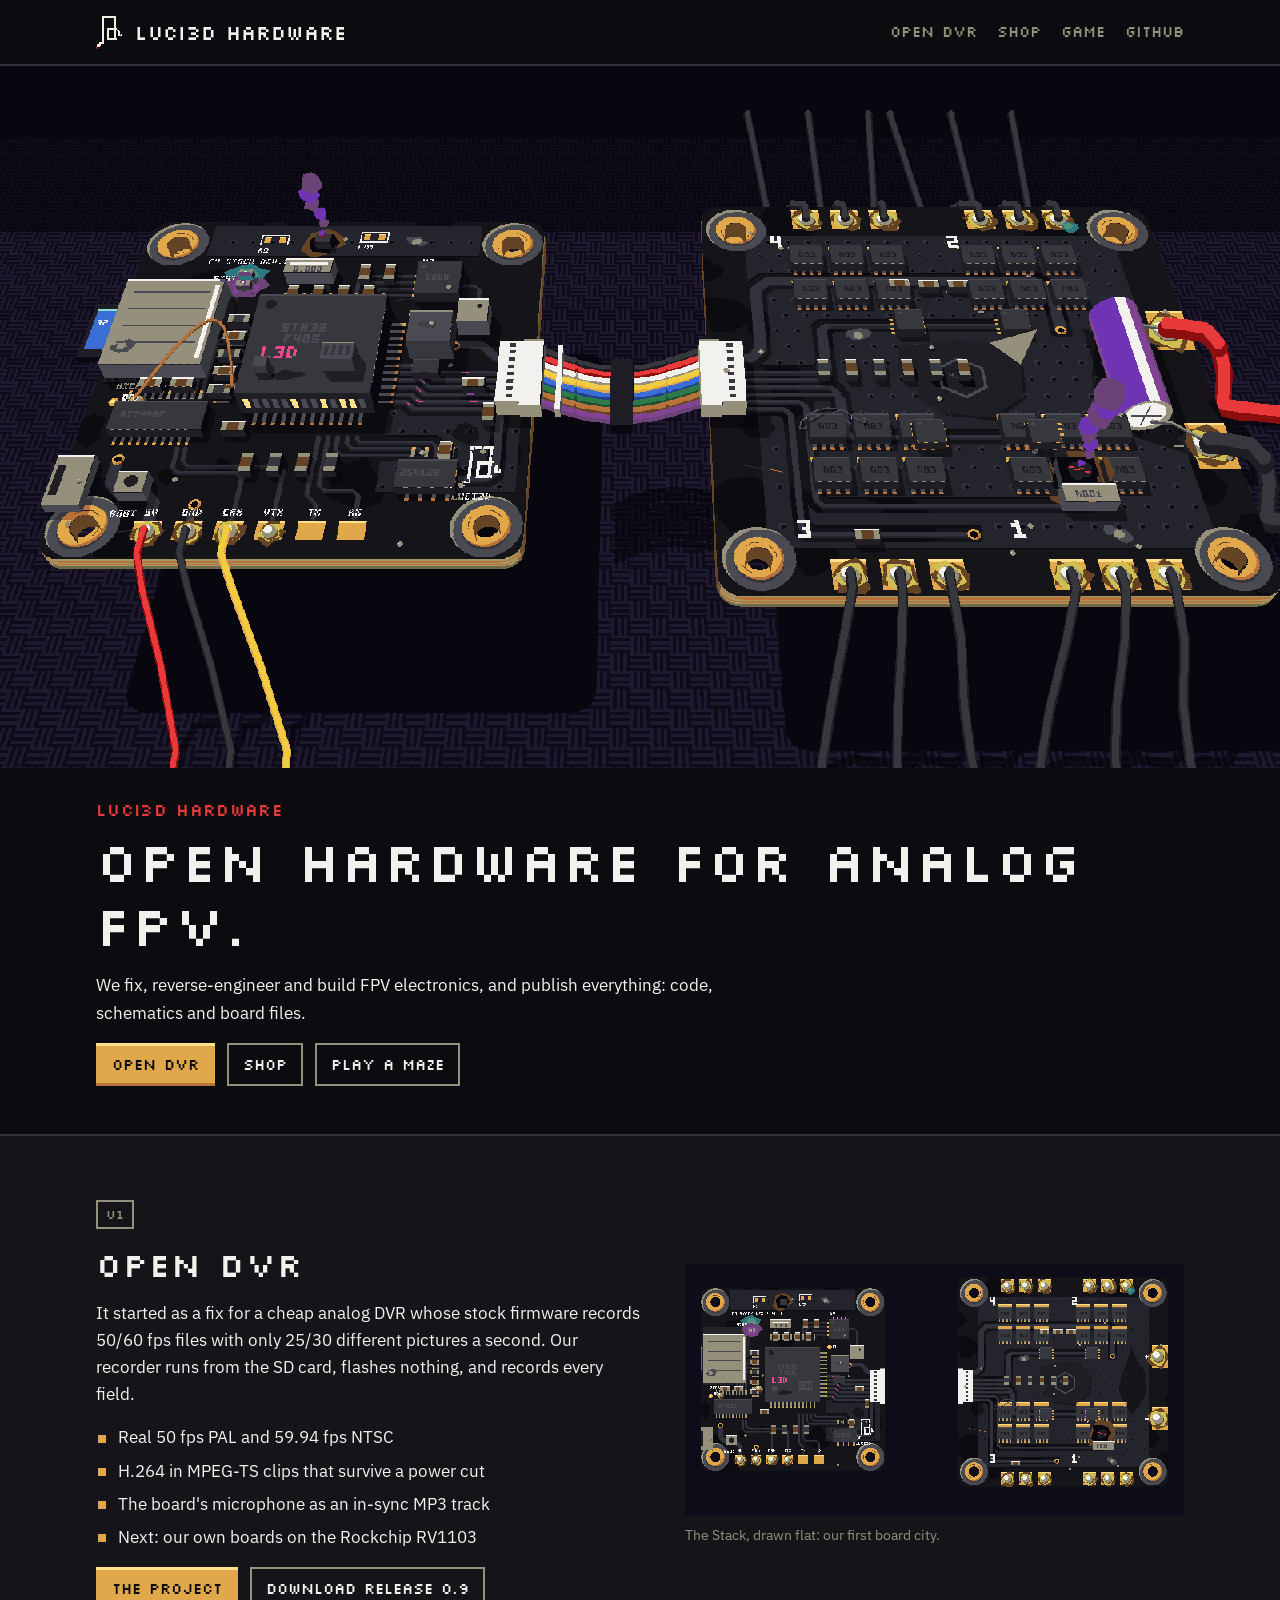
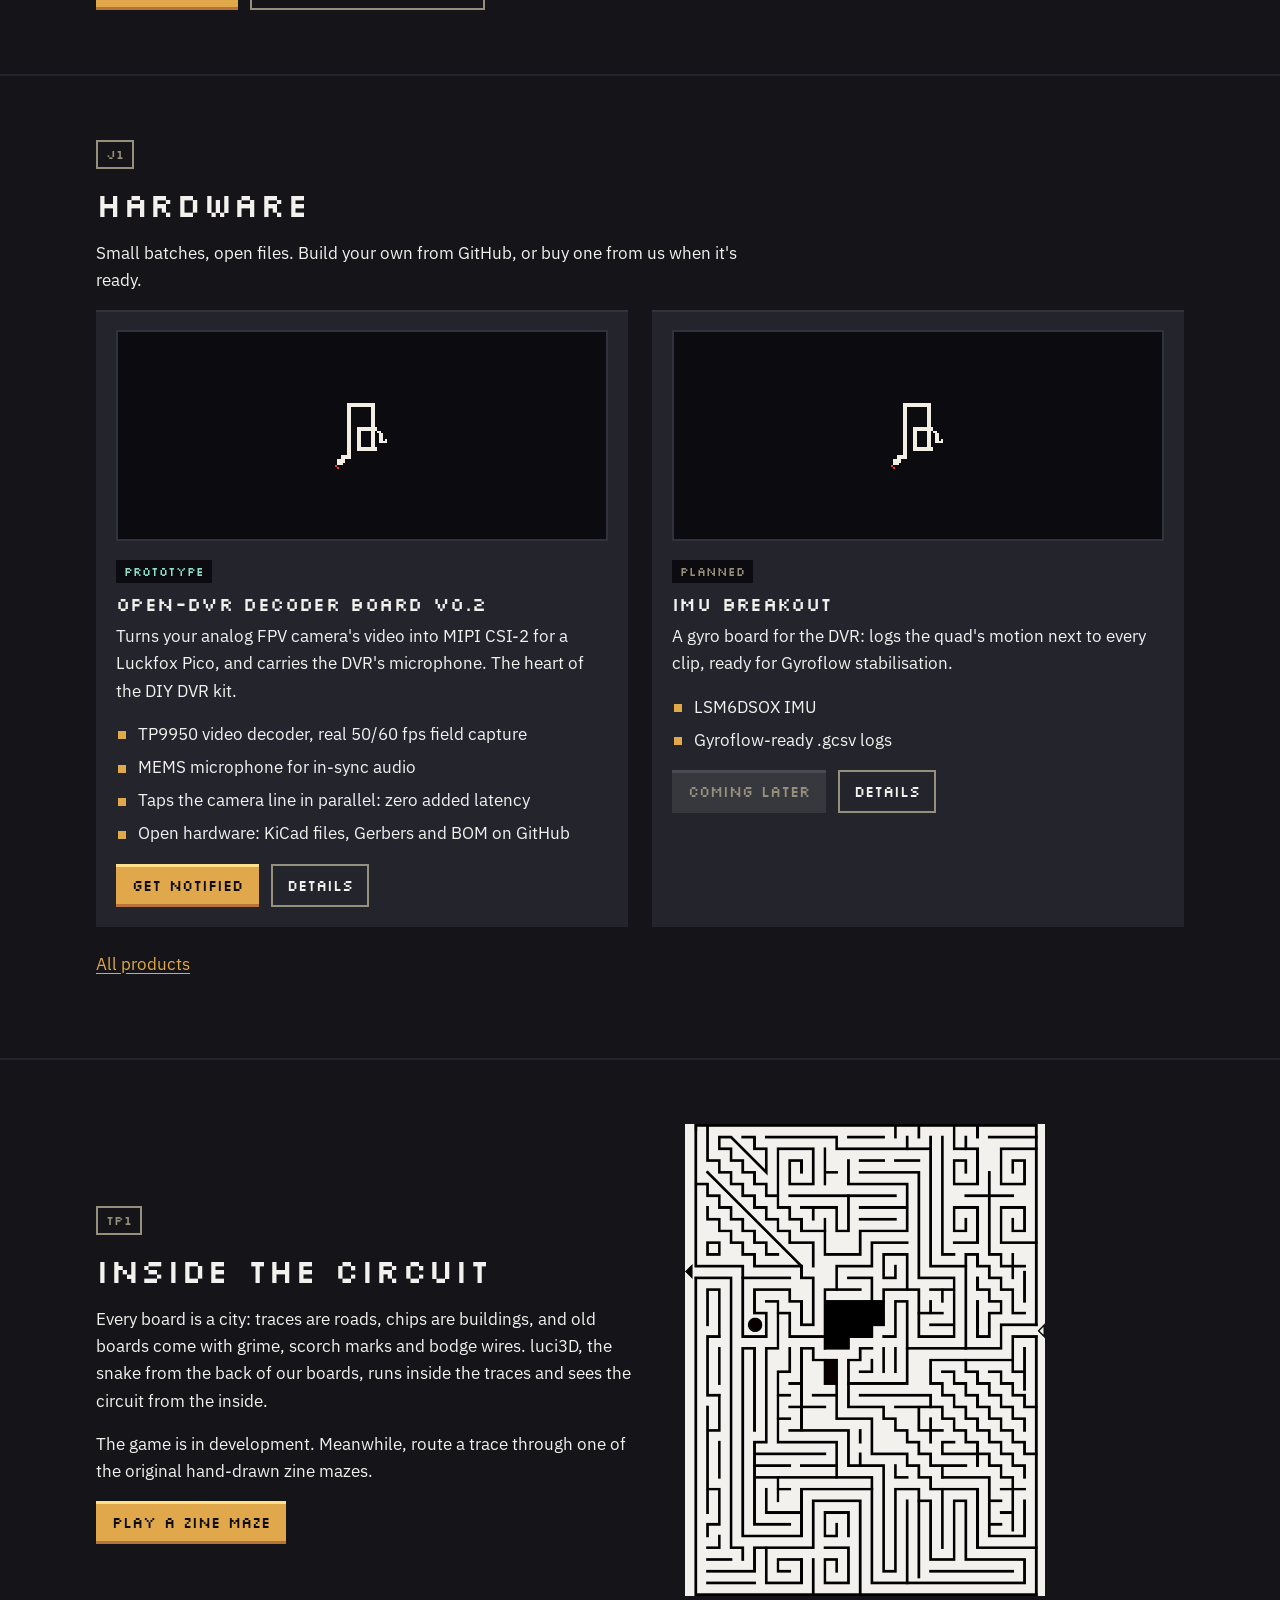
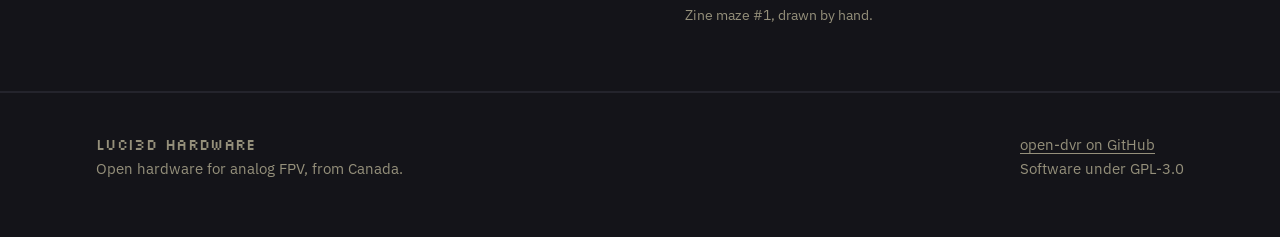
==== site/index.html @ 825a298a "Website v1: home, Open DVR, shop, zine maze game - site/: plain HTML/CSS/JS in the board palette (bl" ====
<!doctype html>
<html lang="en">
<head>
<meta charset="utf-8">
<meta name="viewport" content="width=device-width, initial-scale=1">
<title>luci3D hardware: open hardware for analog FPV</title>
<meta name="description" content="We fix, reverse-engineer and build FPV electronics, and publish everything: code, schematics and board files.">
<meta property="og:title" content="luci3D hardware: open hardware for analog FPV">
<meta property="og:description" content="We fix, reverse-engineer and build FPV electronics, and publish everything: code, schematics and board files.">
<meta property="og:image" content="img/stack.png">
<link rel="icon" type="image/png" href="img/favicon.png">
<link rel="preconnect" href="https://fonts.googleapis.com">
<link rel="preconnect" href="https://fonts.gstatic.com" crossorigin>
<link href="https://fonts.googleapis.com/css2?family=IBM+Plex+Mono&family=IBM+Plex+Sans:wght@400;600&family=Silkscreen&display=swap" rel="stylesheet">
<link rel="stylesheet" href="css/style.css">
</head>
<body>
<!-- The company name appears in this header, the footer and each <title>: search for "luci3D hardware" to rename. -->
<header class="site-header"><div class="wrap">
  <a class="brand" href="index.html"><img class="pixel" src="img/logo-1x.png" alt="" width="27" height="33"><span>luci3D hardware</span></a>
  <nav class="nav">
    <a href="dvr.html">Open DVR</a>
    <a href="shop.html">Shop</a>
    <a href="game.html">Game</a>
    <a href="https://github.com/luci3D/open-dvr">GitHub</a>
  </nav>
</div></header>
<main>
<div class="hero">
  <img class="pixel" src="img/stack.png" width="1600" height="900" alt="An old flight controller and a 4-in-1 ESC drawn as a pixel-art city, joined by their cable like a bridge.">
  <div class="over"><div class="wrap">
    <div class="silk kicker">luci3D hardware</div>
    <h1>Open hardware for analog FPV.</h1>
    <p>We fix, reverse-engineer and build FPV electronics, and publish everything: code, schematics and board files.</p>
    <div class="btns"><a class="btn" href="dvr.html">Open DVR</a><a class="btn ghost" href="shop.html">Shop</a><a class="btn ghost" href="game.html">Play a maze</a></div>
  </div></div>
</div>

<section class="block"><div class="wrap split">
  <div>
    <div class="ref">U1</div>
    <h2>Open DVR</h2>
    <p>It started as a fix for a cheap analog DVR whose stock firmware records 50/60 fps files with only 25/30 different pictures a second. Our recorder runs from the SD card, flashes nothing, and records every field.</p>
    <ul class="ticks">
      <li>Real 50 fps PAL and 59.94 fps NTSC</li>
      <li>H.264 in MPEG-TS clips that survive a power cut</li>
      <li>The board's microphone as an in-sync MP3 track</li>
      <li>Next: our own boards on the Rockchip RV1103</li>
    </ul>
    <div class="btns"><a class="btn" href="dvr.html">The project</a><a class="btn ghost" href="https://github.com/luci3D/open-dvr/releases">Download release 0.9</a></div>
  </div>
  <figure>
    <img class="pixel" src="img/stack-plan.png" width="1520" height="768" alt="The flight controller and ESC drawn flat, top-down, like a city map." loading="lazy">
    <figcaption>The Stack, drawn flat: our first board city.</figcaption>
  </figure>
</div></section>

<section class="block"><div class="wrap">
  <div class="ref">J1</div>
  <h2>Hardware</h2>
  <p>Small batches, open files. Build your own from GitHub, or buy one from us when it's ready.</p>
  <div class="grid" data-products="2"></div>
  <p style="margin-top:24px"><a href="shop.html">All products</a></p>
</div></section>

<section class="block"><div class="wrap split">
  <div>
    <div class="ref">TP1</div>
    <h2>Inside the circuit</h2>
    <p>Every board is a city: traces are roads, chips are buildings, and old boards come with grime, scorch marks and bodge wires. luci3D, the snake from the back of our boards, runs inside the traces and sees the circuit from the inside.</p>
    <p>The game is in development. Meanwhile, route a trace through one of the original hand-drawn zine mazes.</p>
    <div class="btns"><a class="btn" href="game.html">Play a zine maze</a></div>
  </div>
  <figure>
    <img src="img/maze-01.png" width="691" height="907" alt="A hand-drawn maze from the original luci3D zine." loading="lazy" style="background:#f2f1ee;max-width:360px">
    <figcaption>Zine maze #1, drawn by hand.</figcaption>
  </figure>
</div></section>
</main>
<footer class="site-footer"><div class="wrap">
  <div><span class="silk">luci3D hardware</span><br>Open hardware for analog FPV, from Canada.</div>
  <div><a href="https://github.com/luci3D/open-dvr">open-dvr on GitHub</a><br>Software under GPL-3.0</div>
  <!-- TODO: add the YouTube channel link here once it's set -->
</div></footer>
<script src="js/products.js"></script>
<script src="js/shop.js"></script>
</body>
</html>
---- site/css/style.css ----
/* luci3D hardware: one stylesheet, colours straight from brand/palette/luci3d.gpl.
   The page is a black board: white silkscreen text, gold pads for buttons,
   copper-trace lines between sections. */

:root {
  --mask: #141419;          /* black mask */
  --mask-deep: #0c0c10;     /* black mask deep */
  --trace: #24242c;         /* black trace */
  --trace-hi: #32323c;      /* black trace highlight */
  --ic: #37373e;            /* ic dark */
  --ic-grey: #4a4a52;
  --silk: #f2f1ee;          /* silkscreen white */
  --silk-shade: #95907b;
  --gold: #e0a84a;          /* enig gold */
  --gold-hi: #ffe08a;
  --copper: #b8733a;
  --copper-shadow: #654325;
  --red: #e83a3a;           /* logo red */
  --teal: #8ce0c4;          /* glow teal */
  --teal-deep: #2b7780;
  --pink: #ec488c;          /* signal pink */
  --violet: #6e34b4;

  --font-silk: "Silkscreen", ui-monospace, monospace;
  --font-body: "IBM Plex Sans", system-ui, sans-serif;
  --font-mono: "IBM Plex Mono", ui-monospace, monospace;

  --wrap: 1120px;
  --gutter: 16px;
}

* { box-sizing: border-box; }
html { background: var(--mask); }
body {
  margin: 0;
  background: var(--mask);
  color: var(--silk);
  font: 17px/1.6 var(--font-body);
  -webkit-font-smoothing: antialiased;
}
img.pixel, canvas { image-rendering: pixelated; image-rendering: crisp-edges; }
a { color: var(--gold); text-underline-offset: 3px; }
a:hover { color: var(--gold-hi); }
h1, h2, h3, .silk { font-family: var(--font-silk); font-weight: 400; letter-spacing: 0.02em; line-height: 1.15; }
h1 { font-size: clamp(32px, 5vw, 56px); margin: 0 0 16px; }
h2 { font-size: clamp(24px, 3.2vw, 34px); margin: 0 0 16px; }
h3 { font-size: 19px; margin: 0 0 8px; }
p { margin: 0 0 16px; max-width: 68ch; }
code, .mono { font-family: var(--font-mono); font-size: 0.92em; }
.muted { color: var(--silk-shade); }
.wrap { max-width: var(--wrap); margin: 0 auto; padding: 0 var(--gutter); }

/* ---------------------------------------------------------- header */
.site-header {
  position: sticky; top: 0; z-index: 10;
  background: var(--mask-deep);
  border-bottom: 2px solid var(--trace-hi);
}
.site-header .wrap { display: flex; align-items: center; gap: 24px; min-height: 64px; flex-wrap: wrap; }
.brand { display: flex; align-items: center; gap: 12px; text-decoration: none; color: var(--silk); }
.brand img { width: 27px; height: 33px; }
.brand span { font-family: var(--font-silk); font-size: 20px; }
.nav { display: flex; gap: 20px; margin-left: auto; flex-wrap: wrap; }
.nav a { font-family: var(--font-silk); font-size: 15px; color: var(--silk-shade); text-decoration: none; padding: 4px 0; }
.nav a:hover, .nav a[aria-current="page"] { color: var(--silk); box-shadow: inset 0 -2px 0 var(--red); }

/* ---------------------------------------------------------- buttons: gold pads */
.btn {
  display: inline-block; font-family: var(--font-silk); font-size: 15px; text-decoration: none;
  color: var(--mask-deep); background: var(--gold); padding: 10px 16px 9px;
  box-shadow: inset 0 3px 0 var(--gold-hi), inset 0 -3px 0 var(--copper);
  border: 0; cursor: pointer;
}
.btn:hover { color: var(--mask-deep); background: var(--gold-hi); }
.btn.ghost { background: transparent; color: var(--silk); box-shadow: inset 0 0 0 2px var(--silk-shade); }
.btn.ghost:hover { box-shadow: inset 0 0 0 2px var(--silk); color: var(--silk); }
.btn[aria-disabled="true"] { background: var(--ic); color: var(--silk-shade); box-shadow: inset 0 3px 0 var(--ic-grey); cursor: default; }
.btns { display: flex; gap: 12px; flex-wrap: wrap; }

/* ---------------------------------------------------------- hero */
.hero { position: relative; background: var(--mask-deep); border-bottom: 2px solid var(--trace-hi); }
.hero img { display: block; width: 100%; height: auto; max-height: 78vh; object-fit: cover; object-position: 50% 40%; }
.hero .over { padding: 32px 0 48px; }
.hero .kicker { color: var(--red); margin-bottom: 8px; }

/* ---------------------------------------------------------- sections */
section.block { padding: 64px 0; border-bottom: 2px solid var(--trace); }
.ref {                      /* a component designator above each section title */
  display: inline-block; font-family: var(--font-silk); font-size: 13px; color: var(--silk-shade);
  border: 2px solid var(--silk-shade); padding: 2px 8px; margin-bottom: 16px;
}
.grid { display: grid; gap: 24px; grid-template-columns: repeat(auto-fit, minmax(260px, 1fr)); }
.split { display: grid; gap: 40px; grid-template-columns: 1.1fr 1fr; align-items: center; }
@media (max-width: 860px) { .split { grid-template-columns: 1fr; } }
.card {
  background: var(--trace); padding: 20px;
  box-shadow: inset 0 2px 0 var(--trace-hi);
}
.card img { display: block; width: 100%; height: auto; margin-bottom: 16px; background: var(--mask-deep); }
ul.ticks { list-style: none; padding: 0; margin: 0 0 16px; }
ul.ticks li { padding-left: 22px; position: relative; margin-bottom: 6px; }
ul.ticks li::before { content: ""; position: absolute; left: 2px; top: 0.62em; width: 8px; height: 8px; background: var(--gold); }
figure { margin: 0; }
figure img { display: block; width: 100%; height: auto; }
figcaption { font-size: 14px; color: var(--silk-shade); margin-top: 8px; }

table { border-collapse: collapse; width: 100%; margin: 0 0 16px; font-size: 15px; }
th, td { text-align: left; padding: 10px 12px; border-bottom: 2px solid var(--trace); vertical-align: top; }
th { font-family: var(--font-silk); font-weight: 400; font-size: 14px; color: var(--silk-shade); }
.table-scroll { overflow-x: auto; }

/* ---------------------------------------------------------- products */
.product .status {
  display: inline-block; font-family: var(--font-silk); font-size: 12px; padding: 2px 8px; margin-bottom: 10px;
  background: var(--mask-deep); color: var(--teal);
}
.product .status.planned { color: var(--silk-shade); }
.product .status.available { color: var(--mask-deep); background: var(--teal); }
.product .price { font-family: var(--font-silk); font-size: 20px; margin: 0 0 12px; }
.product .placeholder {
  aspect-ratio: 21 / 9; display: grid; place-items: center; margin-bottom: 16px;
  background: var(--mask-deep); box-shadow: inset 0 0 0 2px var(--trace-hi);
}
.product .placeholder img { width: 54px; height: 66px; margin: 0; background: none; }

/* ---------------------------------------------------------- game */
.game { display: grid; gap: 24px; grid-template-columns: minmax(0, 560px) 1fr; align-items: start; }
@media (max-width: 860px) { .game { grid-template-columns: 1fr; } }
.game canvas { width: 100%; height: auto; display: block; background: var(--mask-deep); touch-action: none; outline: none; box-shadow: 0 0 0 2px var(--trace-hi); }
.game canvas:focus-visible, .game canvas:focus { box-shadow: 0 0 0 2px var(--gold); }
.hud { display: flex; gap: 16px; flex-wrap: wrap; font-family: var(--font-silk); font-size: 14px; color: var(--silk-shade); margin: 12px 0; }
.hud b { color: var(--silk); font-weight: 400; }
.maze-pick { display: flex; gap: 8px; flex-wrap: wrap; margin-bottom: 16px; }
.maze-pick button { font-family: var(--font-silk); font-size: 14px; background: var(--trace); color: var(--silk); border: 0; padding: 8px 12px; cursor: pointer; box-shadow: inset 0 2px 0 var(--trace-hi); }
.maze-pick button[aria-pressed="true"] { background: var(--gold); color: var(--mask-deep); box-shadow: inset 0 2px 0 var(--gold-hi); }
.dpad { display: grid; grid-template-columns: repeat(3, 56px); grid-template-rows: repeat(3, 56px); gap: 6px; margin-top: 12px; user-select: none; }
.dpad button { font-family: var(--font-silk); font-size: 18px; background: var(--trace); color: var(--silk); border: 0; box-shadow: inset 0 2px 0 var(--trace-hi); touch-action: none; }
.dpad button:active { background: var(--gold); color: var(--mask-deep); }
.dpad .up { grid-column: 2; grid-row: 1; } .dpad .left { grid-column: 1; grid-row: 2; }
.dpad .right { grid-column: 3; grid-row: 2; } .dpad .down { grid-column: 2; grid-row: 3; }
.say { background: var(--trace); padding: 16px; display: flex; gap: 14px; align-items: flex-start; box-shadow: inset 4px 0 0 var(--teal); }
.say img { width: 27px; height: 33px; flex: none; }
.say p { margin: 0; }
.win { color: var(--teal); font-family: var(--font-silk); min-height: 1.5em; }

/* ---------------------------------------------------------- footer */
.site-footer { padding: 40px 0 56px; color: var(--silk-shade); font-size: 15px; }
.site-footer .wrap { display: flex; gap: 24px; flex-wrap: wrap; justify-content: space-between; }
.site-footer a { color: var(--silk-shade); }
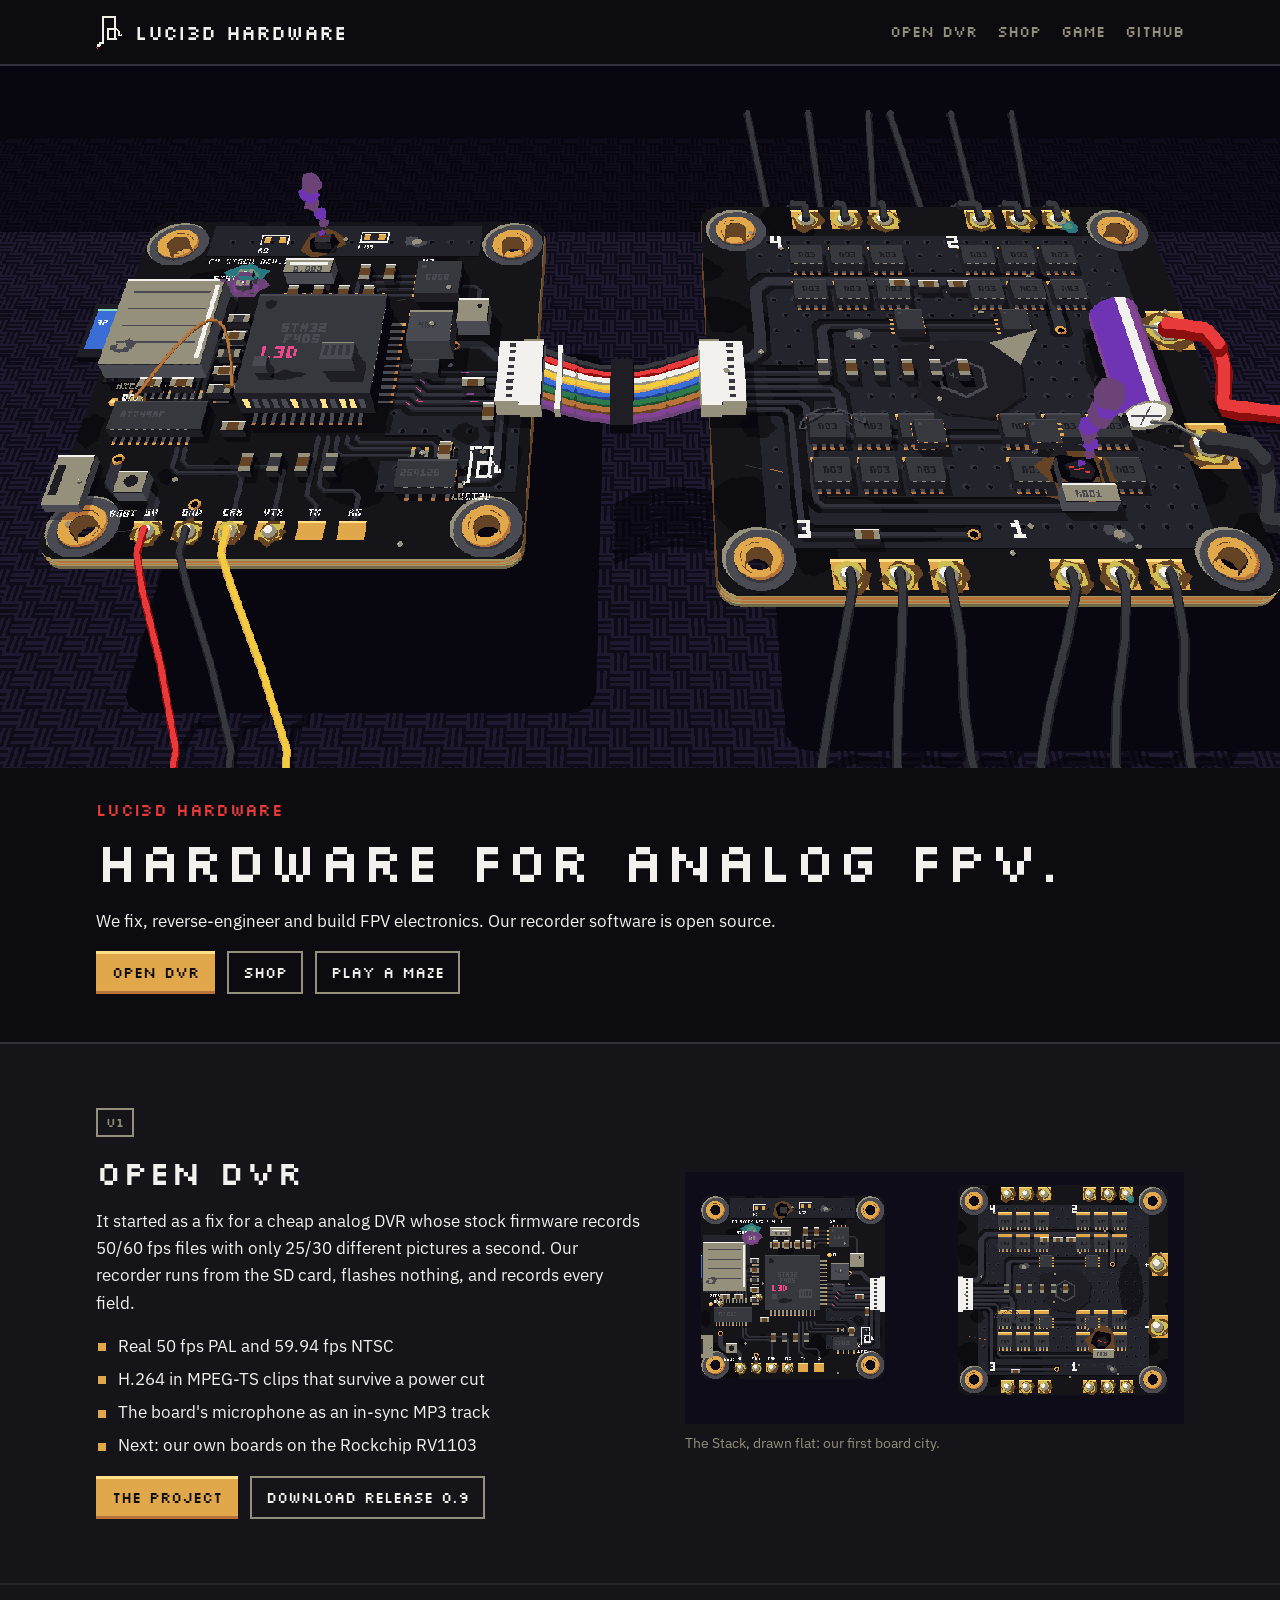
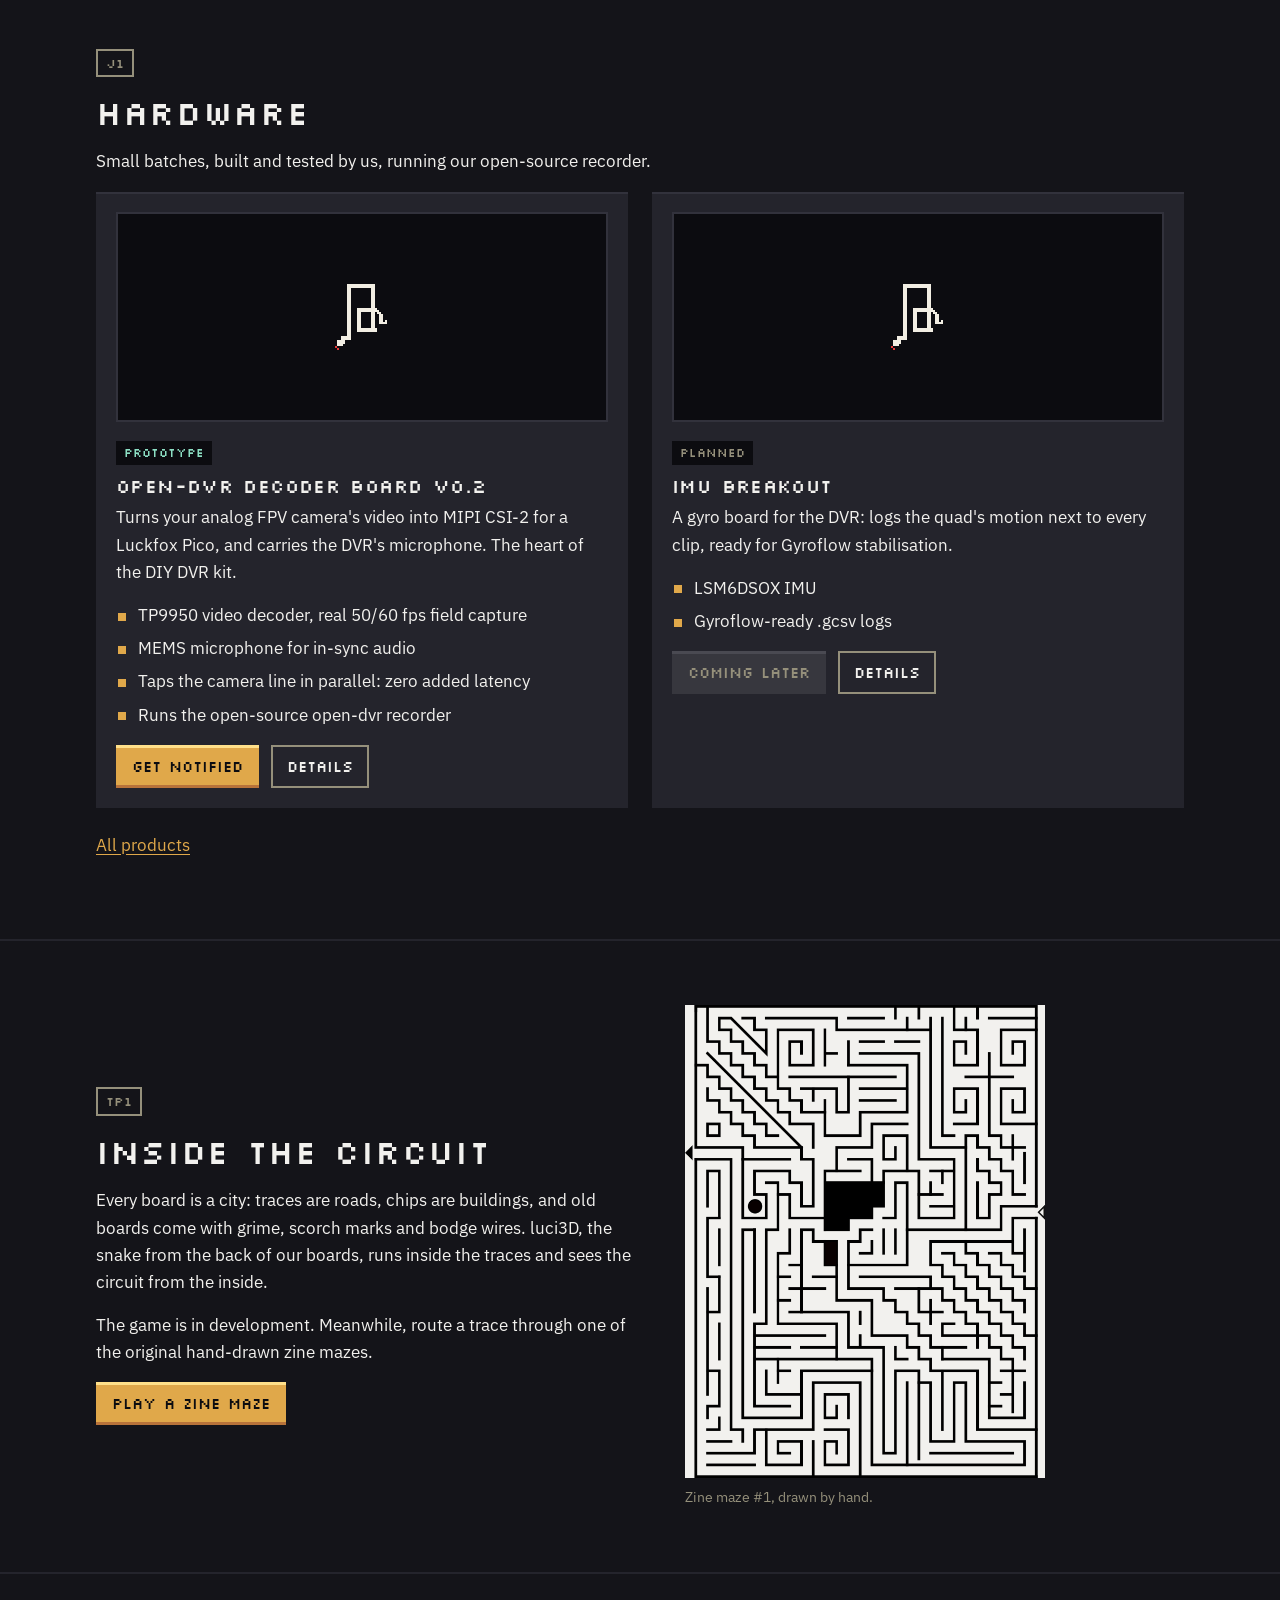
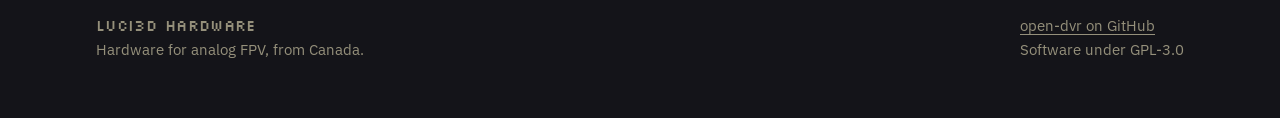
==== commit b7456a65: "Fix the logo's broken corner; site no longer promises board files - brand: the line from the box's t" ====
--- a/site/index.html
+++ b/site/index.html
@@ -3,10 +3,10 @@
 <head>
 <meta charset="utf-8">
 <meta name="viewport" content="width=device-width, initial-scale=1">
-<title>luci3D hardware: open hardware for analog FPV</title>
-<meta name="description" content="We fix, reverse-engineer and build FPV electronics, and publish everything: code, schematics and board files.">
-<meta property="og:title" content="luci3D hardware: open hardware for analog FPV">
-<meta property="og:description" content="We fix, reverse-engineer and build FPV electronics, and publish everything: code, schematics and board files.">
+<title>luci3D hardware: hardware for analog FPV</title>
+<meta name="description" content="We fix, reverse-engineer and build FPV electronics. Our recorder software is open source.">
+<meta property="og:title" content="luci3D hardware: hardware for analog FPV">
+<meta property="og:description" content="We fix, reverse-engineer and build FPV electronics. Our recorder software is open source.">
 <meta property="og:image" content="img/stack.png">
 <link rel="icon" type="image/png" href="img/favicon.png">
 <link rel="preconnect" href="https://fonts.googleapis.com">
@@ -30,8 +30,8 @@
   <img class="pixel" src="img/stack.png" width="1600" height="900" alt="An old flight controller and a 4-in-1 ESC drawn as a pixel-art city, joined by their cable like a bridge.">
   <div class="over"><div class="wrap">
     <div class="silk kicker">luci3D hardware</div>
-    <h1>Open hardware for analog FPV.</h1>
-    <p>We fix, reverse-engineer and build FPV electronics, and publish everything: code, schematics and board files.</p>
+    <h1>Hardware for analog FPV.</h1>
+    <p>We fix, reverse-engineer and build FPV electronics. Our recorder software is open source.</p>
     <div class="btns"><a class="btn" href="dvr.html">Open DVR</a><a class="btn ghost" href="shop.html">Shop</a><a class="btn ghost" href="game.html">Play a maze</a></div>
   </div></div>
 </div>
@@ -58,7 +58,7 @@
 <section class="block"><div class="wrap">
   <div class="ref">J1</div>
   <h2>Hardware</h2>
-  <p>Small batches, open files. Build your own from GitHub, or buy one from us when it's ready.</p>
+  <p>Small batches, built and tested by us, running our open-source recorder.</p>
   <div class="grid" data-products="2"></div>
   <p style="margin-top:24px"><a href="shop.html">All products</a></p>
 </div></section>
@@ -78,7 +78,7 @@
 </div></section>
 </main>
 <footer class="site-footer"><div class="wrap">
-  <div><span class="silk">luci3D hardware</span><br>Open hardware for analog FPV, from Canada.</div>
+  <div><span class="silk">luci3D hardware</span><br>Hardware for analog FPV, from Canada.</div>
   <div><a href="https://github.com/luci3D/open-dvr">open-dvr on GitHub</a><br>Software under GPL-3.0</div>
   <!-- TODO: add the YouTube channel link here once it's set -->
 </div></footer>
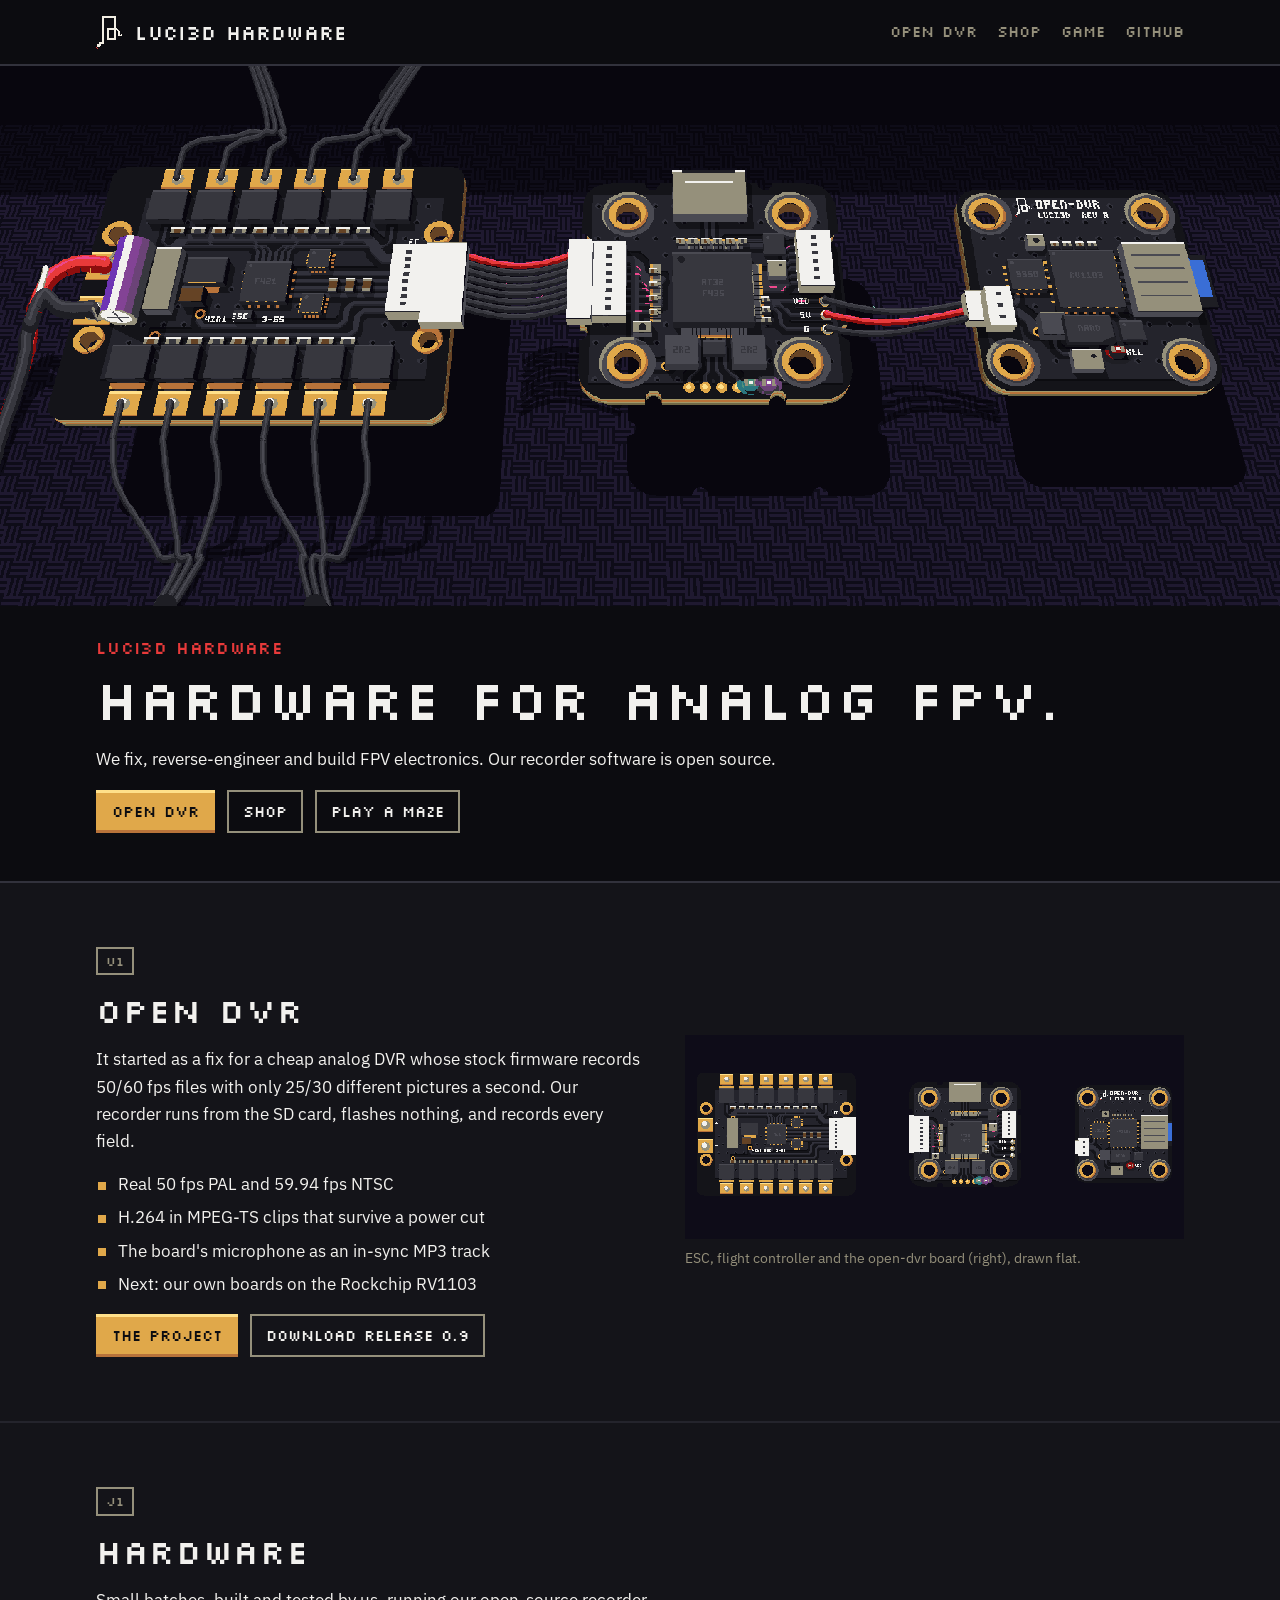
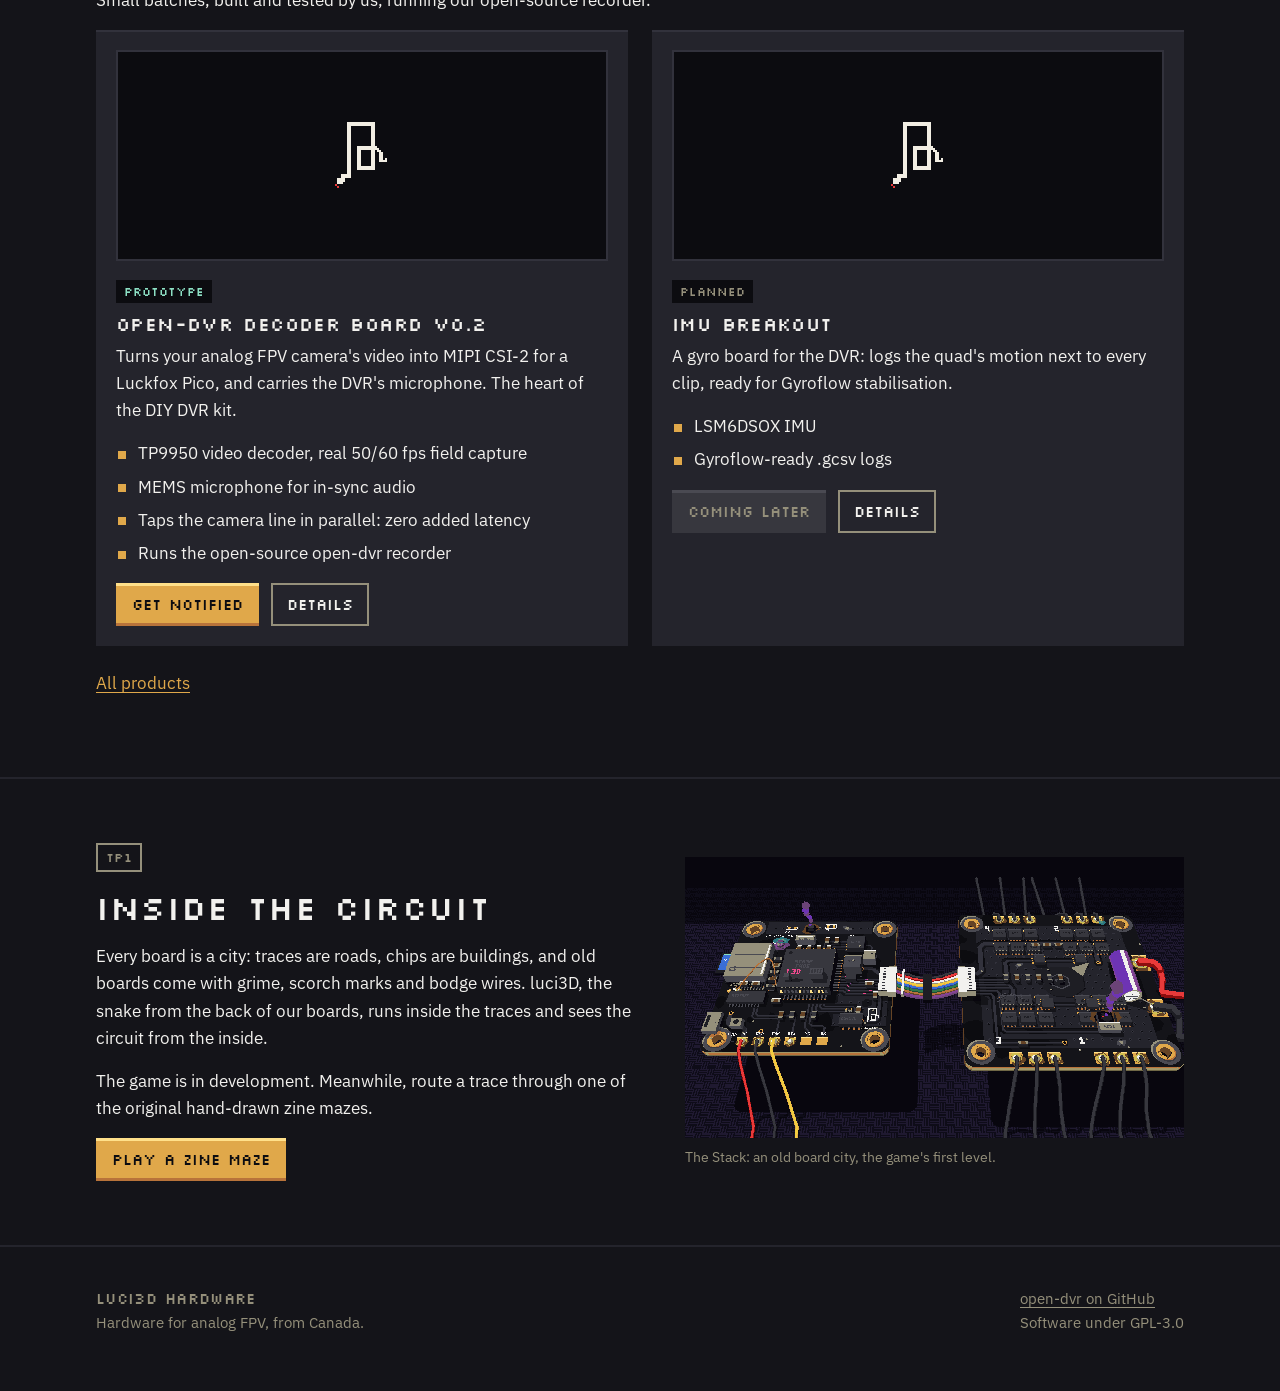
==== commit c88159b6: "Clean Stack: ESC, FC and our DVR in mint condition, as the website hero - art/world/citykit.py: the " ====
--- a/site/index.html
+++ b/site/index.html
@@ -7,7 +7,7 @@
 <meta name="description" content="We fix, reverse-engineer and build FPV electronics. Our recorder software is open source.">
 <meta property="og:title" content="luci3D hardware: hardware for analog FPV">
 <meta property="og:description" content="We fix, reverse-engineer and build FPV electronics. Our recorder software is open source.">
-<meta property="og:image" content="img/stack.png">
+<meta property="og:image" content="img/clean.png">
 <link rel="icon" type="image/png" href="img/favicon.png">
 <link rel="preconnect" href="https://fonts.googleapis.com">
 <link rel="preconnect" href="https://fonts.gstatic.com" crossorigin>
@@ -27,7 +27,7 @@
 </div></header>
 <main>
 <div class="hero">
-  <img class="pixel" src="img/stack.png" width="1600" height="900" alt="An old flight controller and a 4-in-1 ESC drawn as a pixel-art city, joined by their cable like a bridge.">
+  <img class="pixel" src="img/clean.png" width="1800" height="760" alt="A 4-in-1 ESC, a flight controller and the open-dvr recorder board drawn as a pixel-art city, joined by their cables like bridges.">
   <div class="over"><div class="wrap">
     <div class="silk kicker">luci3D hardware</div>
     <h1>Hardware for analog FPV.</h1>
@@ -50,8 +50,8 @@
     <div class="btns"><a class="btn" href="dvr.html">The project</a><a class="btn ghost" href="https://github.com/luci3D/open-dvr/releases">Download release 0.9</a></div>
   </div>
   <figure>
-    <img class="pixel" src="img/stack-plan.png" width="1520" height="768" alt="The flight controller and ESC drawn flat, top-down, like a city map." loading="lazy">
-    <figcaption>The Stack, drawn flat: our first board city.</figcaption>
+    <img class="pixel" src="img/clean-plan.png" width="1664" height="680" alt="The ESC, flight controller and open-dvr board drawn flat, top-down." loading="lazy">
+    <figcaption>ESC, flight controller and the open-dvr board (right), drawn flat.</figcaption>
   </figure>
 </div></section>
 
@@ -72,8 +72,8 @@
     <div class="btns"><a class="btn" href="game.html">Play a zine maze</a></div>
   </div>
   <figure>
-    <img src="img/maze-01.png" width="691" height="907" alt="A hand-drawn maze from the original luci3D zine." loading="lazy" style="background:#f2f1ee;max-width:360px">
-    <figcaption>Zine maze #1, drawn by hand.</figcaption>
+    <img class="pixel" src="img/stack.png" width="1600" height="900" alt="An old, grimy flight controller and ESC drawn as a pixel-art city: graffiti, scorch marks, a bodge wire and magic smoke." loading="lazy">
+    <figcaption>The Stack: an old board city, the game's first level.</figcaption>
   </figure>
 </div></section>
 </main>
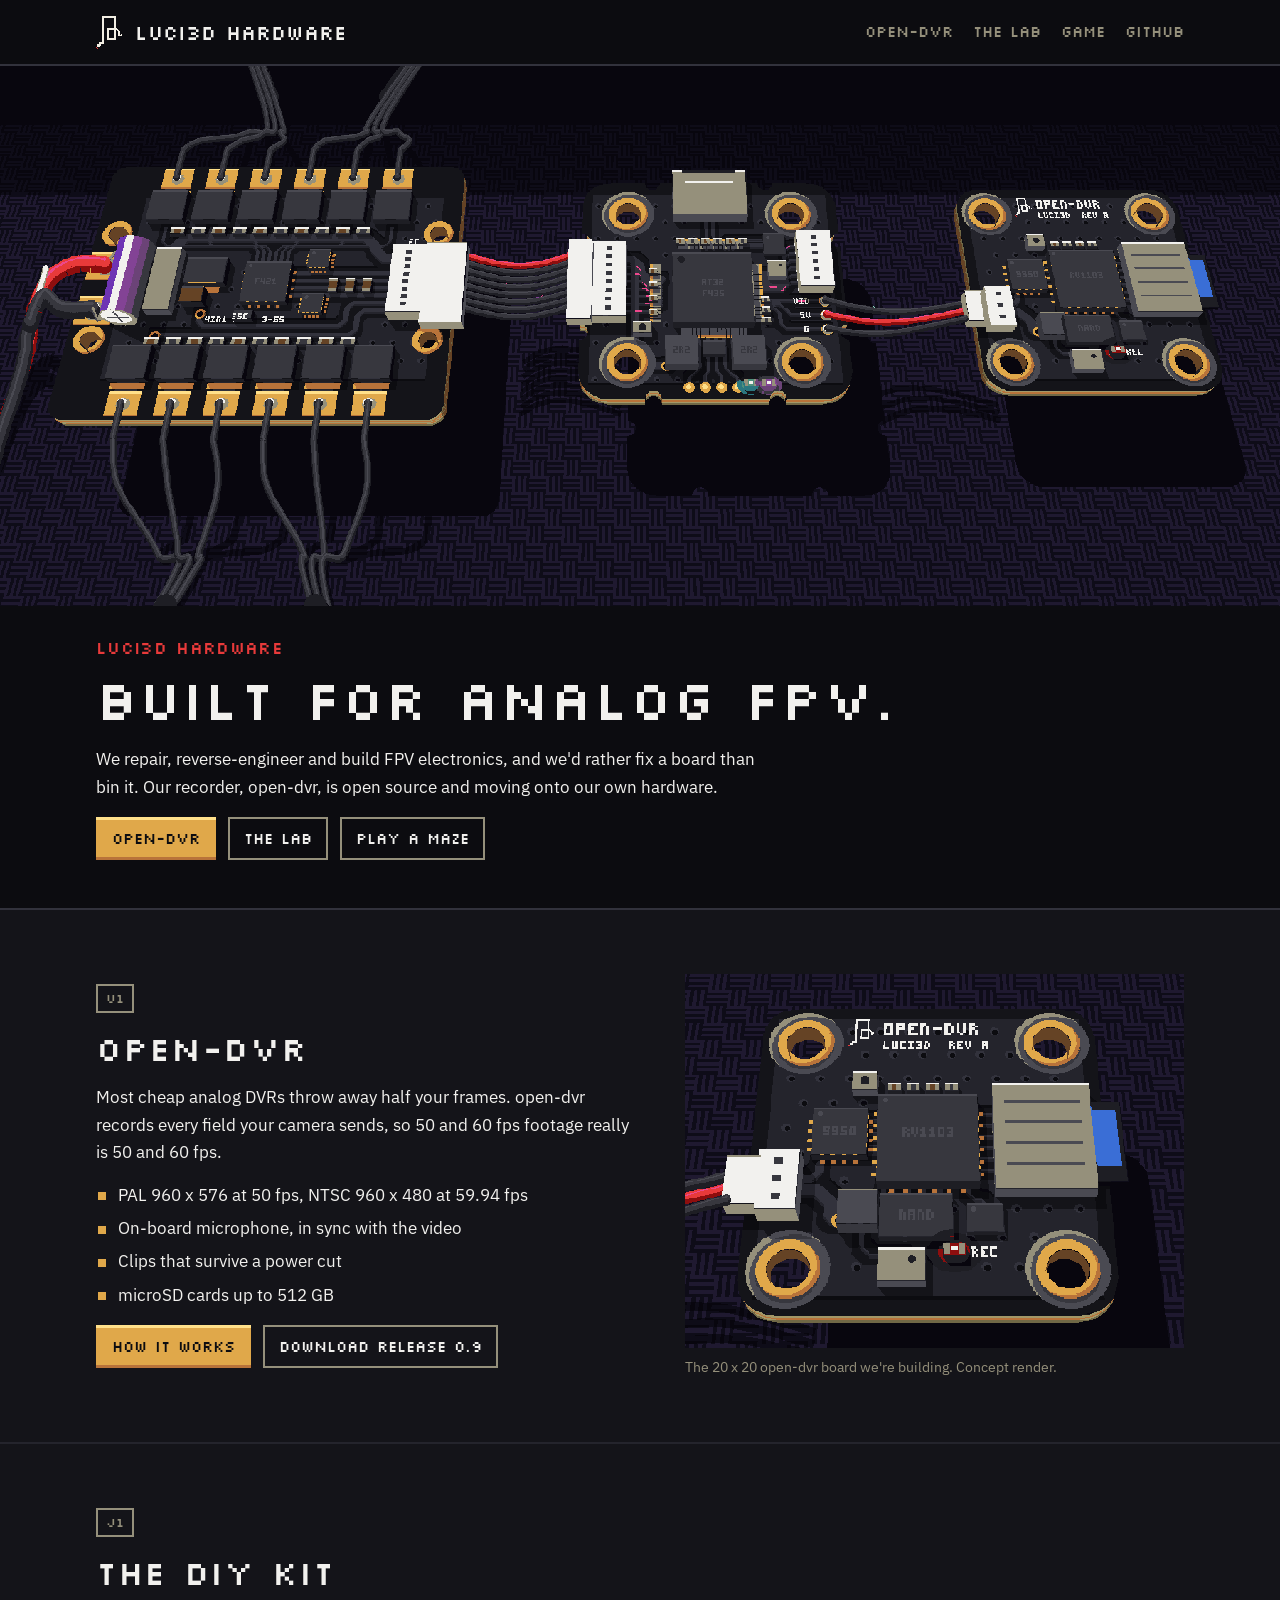
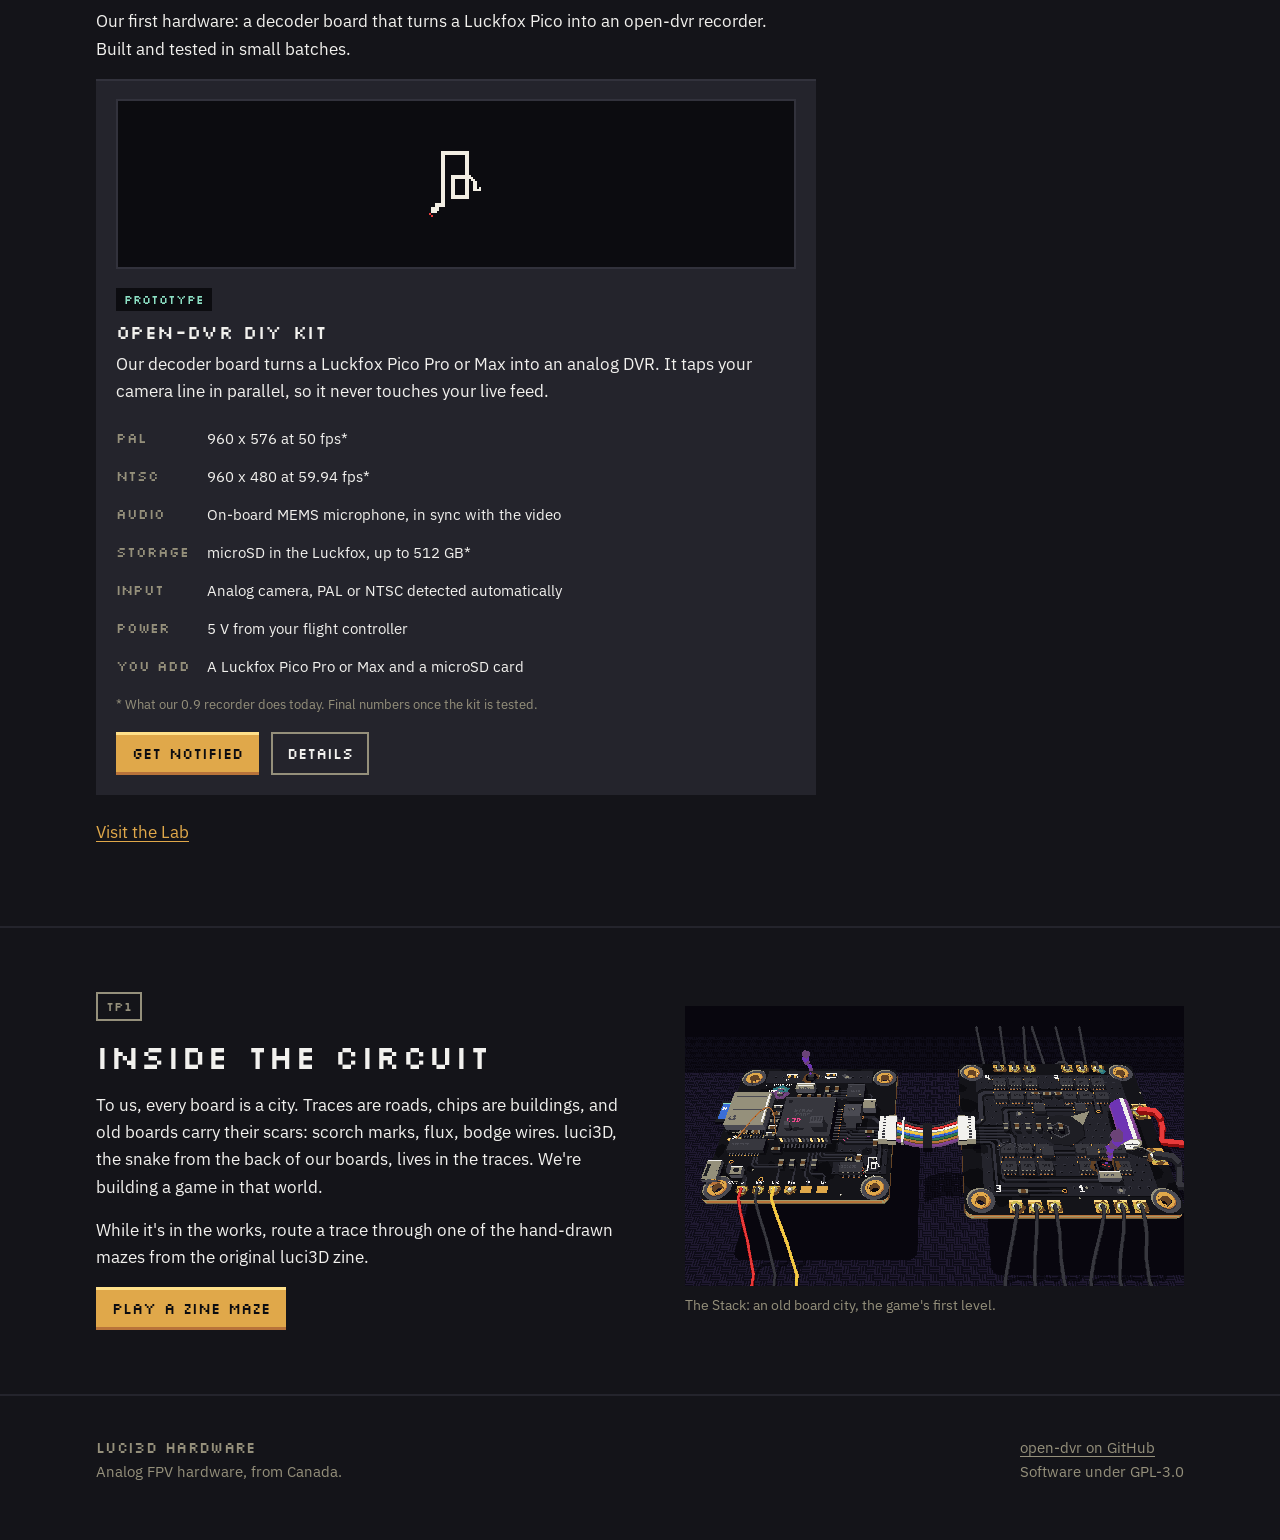
==== commit d02a82da: "The Lab (shop) scene, DVR close-up, DIY kit as the only product, copy pass - art/lab/make_lab.py: lu" ====
--- a/site/index.html
+++ b/site/index.html
@@ -3,10 +3,10 @@
 <head>
 <meta charset="utf-8">
 <meta name="viewport" content="width=device-width, initial-scale=1">
-<title>luci3D hardware: hardware for analog FPV</title>
-<meta name="description" content="We fix, reverse-engineer and build FPV electronics. Our recorder software is open source.">
-<meta property="og:title" content="luci3D hardware: hardware for analog FPV">
-<meta property="og:description" content="We fix, reverse-engineer and build FPV electronics. Our recorder software is open source.">
+<title>luci3D hardware: built for analog FPV</title>
+<meta name="description" content="We repair, reverse-engineer and build FPV electronics. Home of open-dvr, the analog DVR that records every field.">
+<meta property="og:title" content="luci3D hardware: built for analog FPV">
+<meta property="og:description" content="We repair, reverse-engineer and build FPV electronics. Home of open-dvr, the analog DVR that records every field.">
 <meta property="og:image" content="img/clean.png">
 <link rel="icon" type="image/png" href="img/favicon.png">
 <link rel="preconnect" href="https://fonts.googleapis.com">
@@ -19,8 +19,8 @@
 <header class="site-header"><div class="wrap">
   <a class="brand" href="index.html"><img class="pixel" src="img/logo-1x.png" alt="" width="27" height="33"><span>luci3D hardware</span></a>
   <nav class="nav">
-    <a href="dvr.html">Open DVR</a>
-    <a href="shop.html">Shop</a>
+    <a href="dvr.html">open-dvr</a>
+    <a href="shop.html">The Lab</a>
     <a href="game.html">Game</a>
     <a href="https://github.com/luci3D/open-dvr">GitHub</a>
   </nav>
@@ -30,45 +30,45 @@
   <img class="pixel" src="img/clean.png" width="1800" height="760" alt="A 4-in-1 ESC, a flight controller and the open-dvr recorder board drawn as a pixel-art city, joined by their cables like bridges.">
   <div class="over"><div class="wrap">
     <div class="silk kicker">luci3D hardware</div>
-    <h1>Hardware for analog FPV.</h1>
-    <p>We fix, reverse-engineer and build FPV electronics. Our recorder software is open source.</p>
-    <div class="btns"><a class="btn" href="dvr.html">Open DVR</a><a class="btn ghost" href="shop.html">Shop</a><a class="btn ghost" href="game.html">Play a maze</a></div>
+    <h1>Built for analog FPV.</h1>
+    <p>We repair, reverse-engineer and build FPV electronics, and we'd rather fix a board than bin it. Our recorder, open-dvr, is open source and moving onto our own hardware.</p>
+    <div class="btns"><a class="btn" href="dvr.html">open-dvr</a><a class="btn ghost" href="shop.html">The Lab</a><a class="btn ghost" href="game.html">Play a maze</a></div>
   </div></div>
 </div>
 
 <section class="block"><div class="wrap split">
   <div>
     <div class="ref">U1</div>
-    <h2>Open DVR</h2>
-    <p>It started as a fix for a cheap analog DVR whose stock firmware records 50/60 fps files with only 25/30 different pictures a second. Our recorder runs from the SD card, flashes nothing, and records every field.</p>
+    <h2>open-dvr</h2>
+    <p>Most cheap analog DVRs throw away half your frames. open-dvr records every field your camera sends, so 50 and 60 fps footage really is 50 and 60 fps.</p>
     <ul class="ticks">
-      <li>Real 50 fps PAL and 59.94 fps NTSC</li>
-      <li>H.264 in MPEG-TS clips that survive a power cut</li>
-      <li>The board's microphone as an in-sync MP3 track</li>
-      <li>Next: our own boards on the Rockchip RV1103</li>
+      <li>PAL 960 x 576 at 50 fps, NTSC 960 x 480 at 59.94 fps</li>
+      <li>On-board microphone, in sync with the video</li>
+      <li>Clips that survive a power cut</li>
+      <li>microSD cards up to 512 GB</li>
     </ul>
-    <div class="btns"><a class="btn" href="dvr.html">The project</a><a class="btn ghost" href="https://github.com/luci3D/open-dvr/releases">Download release 0.9</a></div>
+    <div class="btns"><a class="btn" href="dvr.html">How it works</a><a class="btn ghost" href="https://github.com/luci3D/open-dvr/releases">Download release 0.9</a></div>
   </div>
   <figure>
-    <img class="pixel" src="img/clean-plan.png" width="1664" height="680" alt="The ESC, flight controller and open-dvr board drawn flat, top-down." loading="lazy">
-    <figcaption>ESC, flight controller and the open-dvr board (right), drawn flat.</figcaption>
+    <img class="pixel" src="img/dvr-board.png" width="1120" height="840" alt="The open-dvr 20 x 20 board: RV1103 recorder, TP9950 decoder, NAND, gyro, microphone, microSD slot and a red REC light." loading="lazy">
+    <figcaption>The 20 x 20 open-dvr board we're building. Concept render.</figcaption>
   </figure>
 </div></section>
 
 <section class="block"><div class="wrap">
   <div class="ref">J1</div>
-  <h2>Hardware</h2>
-  <p>Small batches, built and tested by us, running our open-source recorder.</p>
-  <div class="grid" data-products="2"></div>
-  <p style="margin-top:24px"><a href="shop.html">All products</a></p>
+  <h2>The DIY kit</h2>
+  <p>Our first hardware: a decoder board that turns a Luckfox Pico into an open-dvr recorder. Built and tested in small batches.</p>
+  <div class="product-single" data-products="1"></div>
+  <p style="margin-top:24px"><a href="shop.html">Visit the Lab</a></p>
 </div></section>
 
 <section class="block"><div class="wrap split">
   <div>
     <div class="ref">TP1</div>
     <h2>Inside the circuit</h2>
-    <p>Every board is a city: traces are roads, chips are buildings, and old boards come with grime, scorch marks and bodge wires. luci3D, the snake from the back of our boards, runs inside the traces and sees the circuit from the inside.</p>
-    <p>The game is in development. Meanwhile, route a trace through one of the original hand-drawn zine mazes.</p>
+    <p>To us, every board is a city. Traces are roads, chips are buildings, and old boards carry their scars: scorch marks, flux, bodge wires. luci3D, the snake from the back of our boards, lives in the traces. We're building a game in that world.</p>
+    <p>While it's in the works, route a trace through one of the hand-drawn mazes from the original luci3D zine.</p>
     <div class="btns"><a class="btn" href="game.html">Play a zine maze</a></div>
   </div>
   <figure>
@@ -78,7 +78,7 @@
 </div></section>
 </main>
 <footer class="site-footer"><div class="wrap">
-  <div><span class="silk">luci3D hardware</span><br>Hardware for analog FPV, from Canada.</div>
+  <div><span class="silk">luci3D hardware</span><br>Analog FPV hardware, from Canada.</div>
   <div><a href="https://github.com/luci3D/open-dvr">open-dvr on GitHub</a><br>Software under GPL-3.0</div>
   <!-- TODO: add the YouTube channel link here once it's set -->
 </div></footer>
--- a/site/css/style.css
+++ b/site/css/style.css
@@ -118,7 +118,7 @@
 .product .status.available { color: var(--mask-deep); background: var(--teal); }
 .product .price { font-family: var(--font-silk); font-size: 20px; margin: 0 0 12px; }
 .product .placeholder {
-  aspect-ratio: 21 / 9; display: grid; place-items: center; margin-bottom: 16px;
+  aspect-ratio: 4 / 1; display: grid; place-items: center; margin-bottom: 16px;
   background: var(--mask-deep); box-shadow: inset 0 0 0 2px var(--trace-hi);
 }
 .product .placeholder img { width: 54px; height: 66px; margin: 0; background: none; }
@@ -147,3 +147,14 @@
 .site-footer { padding: 40px 0 56px; color: var(--silk-shade); font-size: 15px; }
 .site-footer .wrap { display: flex; gap: 24px; flex-wrap: wrap; justify-content: space-between; }
 .site-footer a { color: var(--silk-shade); }
+
+/* product specs */
+table.specs { font-size: 15px; margin: 0 0 8px; }
+table.specs th { width: 6.5em; padding: 6px 8px 6px 0; }
+table.specs td { padding: 6px 0; }
+.product .note { font-size: 13px; color: var(--silk-shade); margin: 0 0 16px; }
+.product-single { max-width: 720px; }
+
+/* the lab header */
+.lab-hero { background: var(--mask-deep); border-bottom: 2px solid var(--trace-hi); }
+.lab-hero img { display: block; width: 100%; height: auto; }
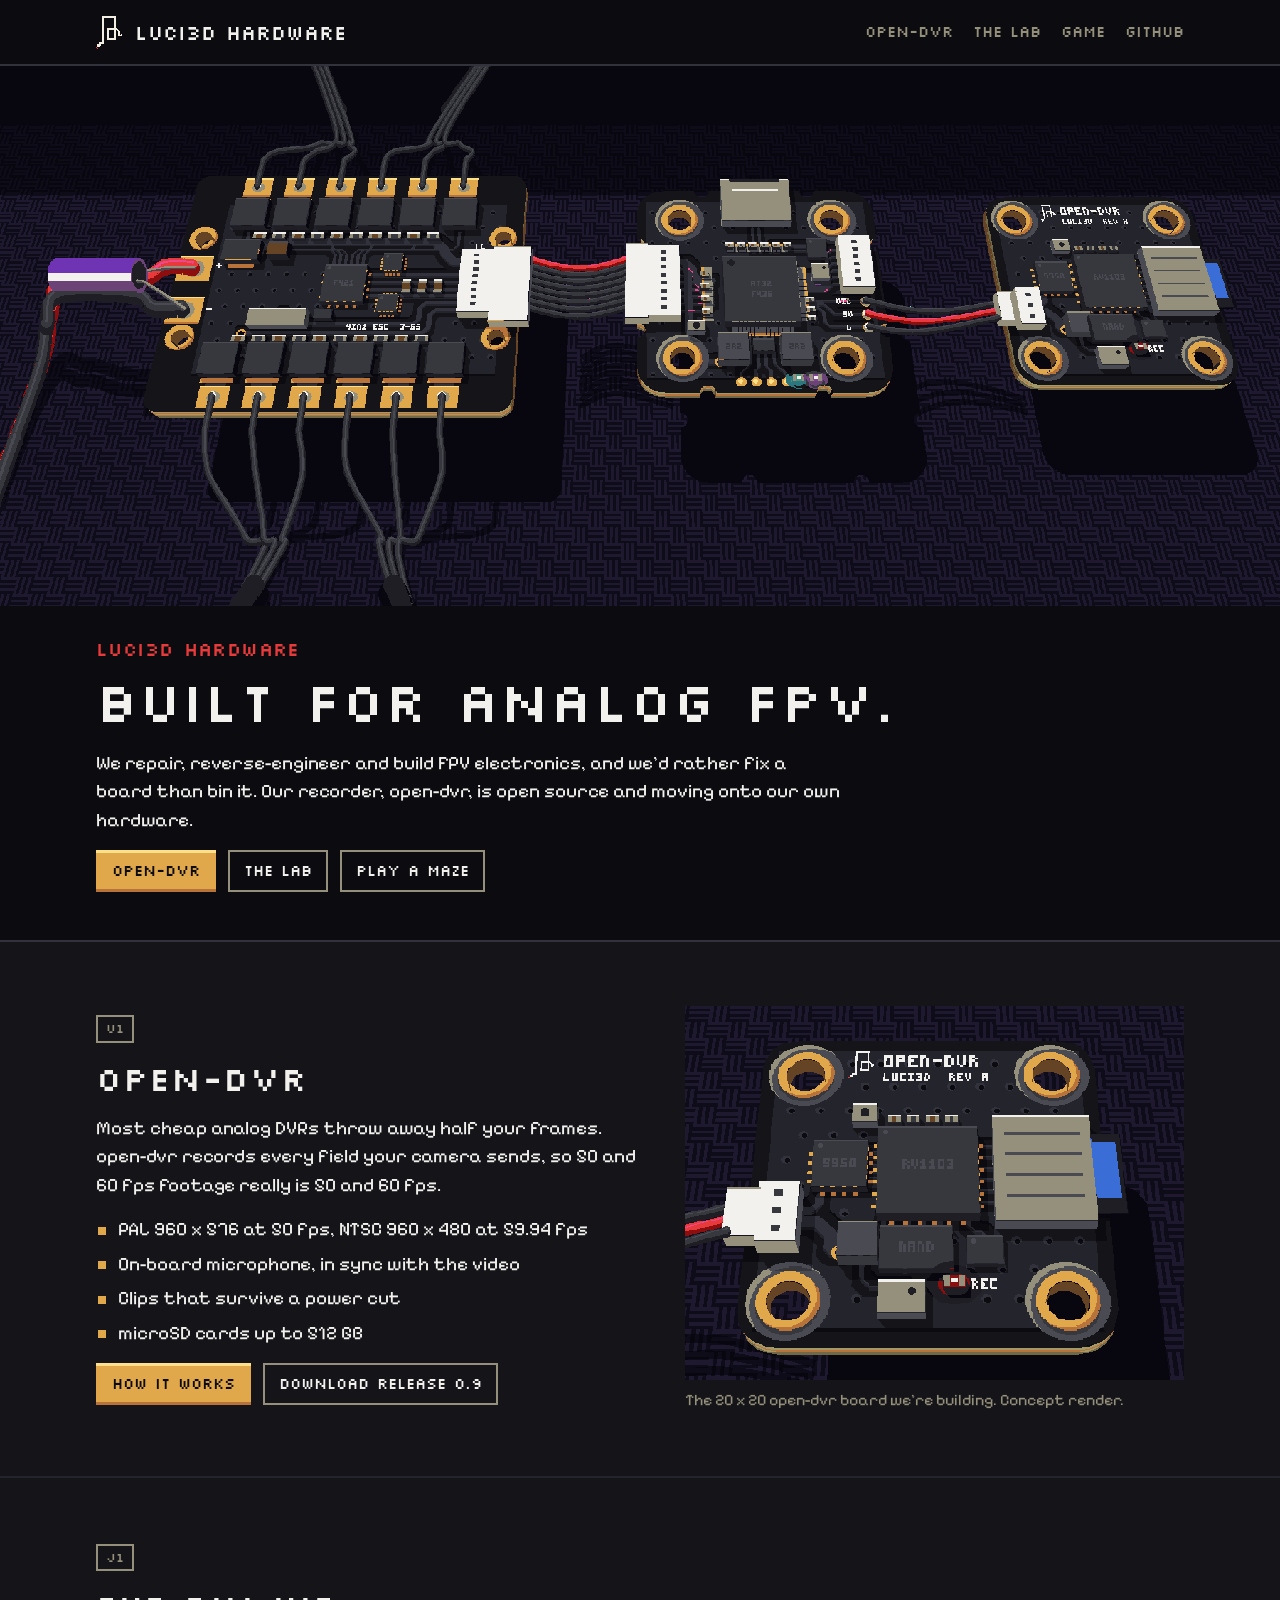
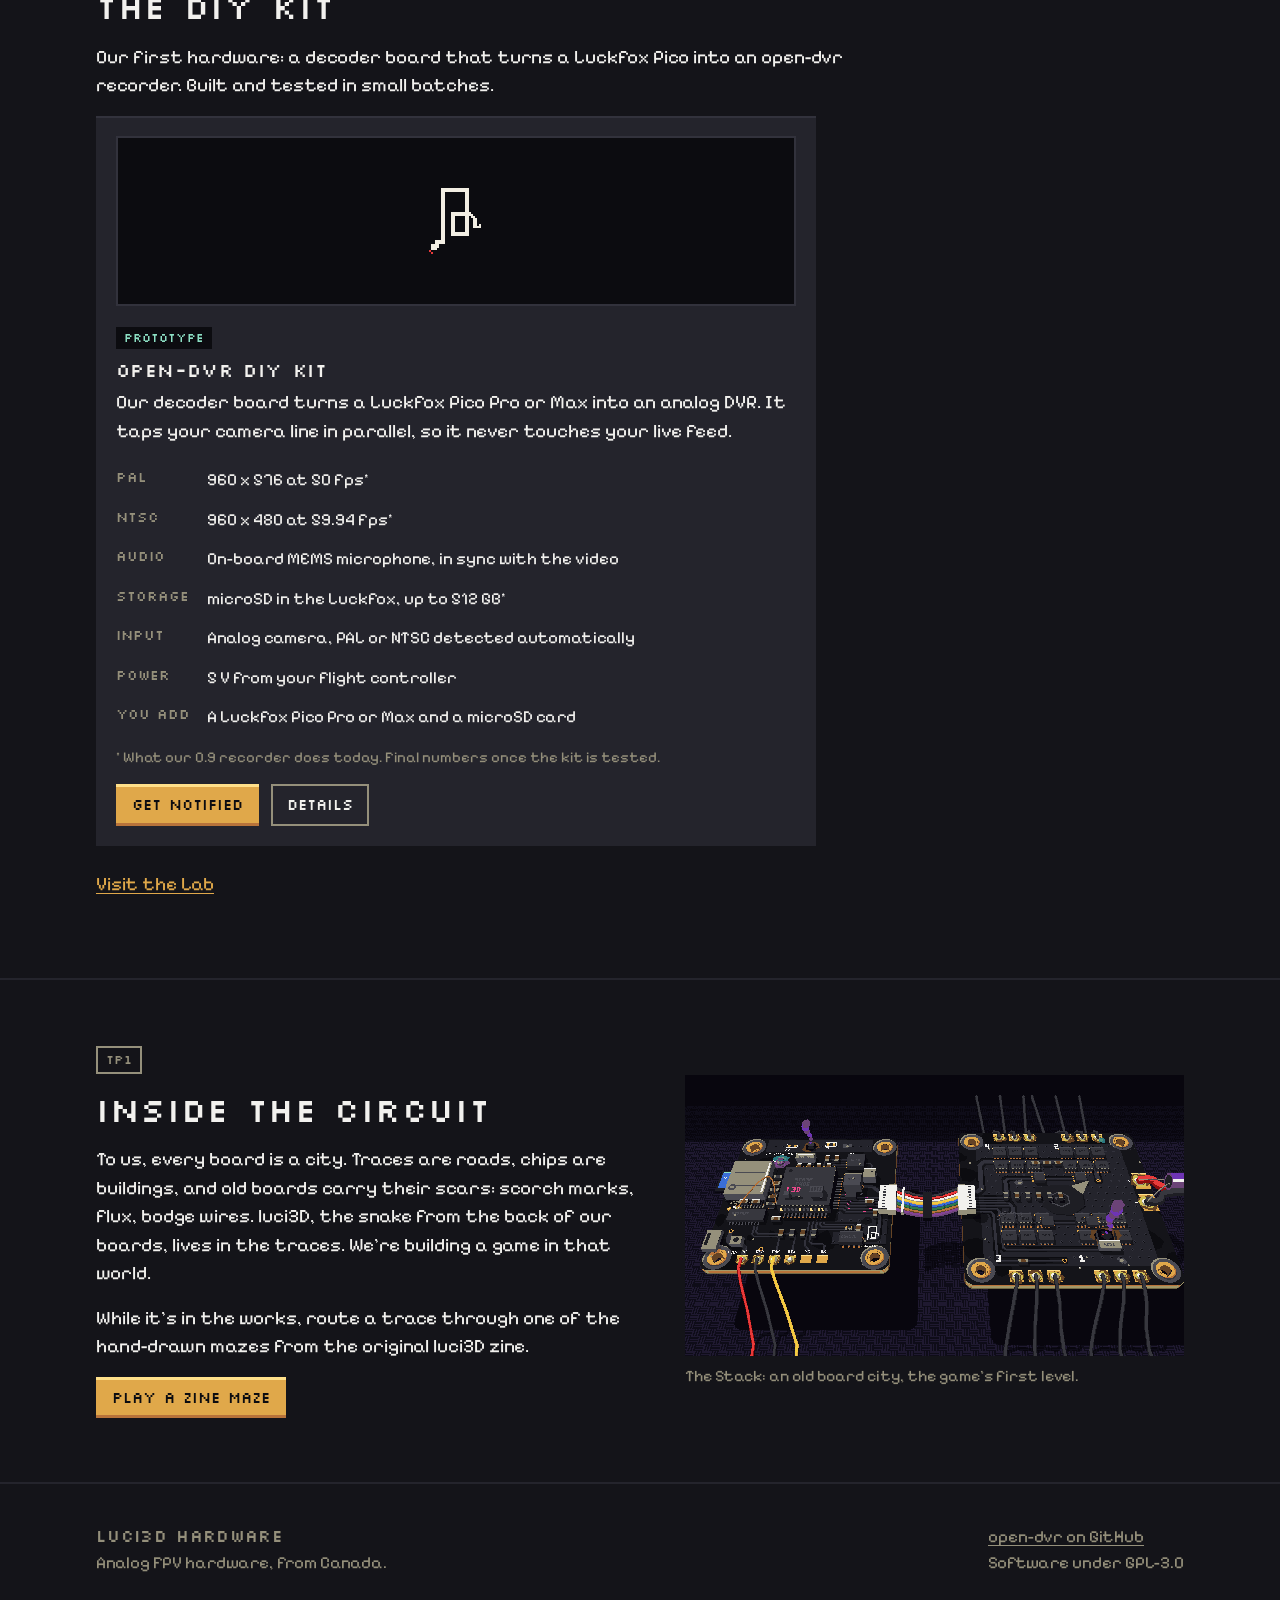
==== commit f4beb201: "Site fonts: Silkscreen headings, Pixelify Sans for all other text - Pixelify Sans replaces IBM Plex " ====
--- a/site/index.html
+++ b/site/index.html
@@ -11,7 +11,7 @@
 <link rel="icon" type="image/png" href="img/favicon.png">
 <link rel="preconnect" href="https://fonts.googleapis.com">
 <link rel="preconnect" href="https://fonts.gstatic.com" crossorigin>
-<link href="https://fonts.googleapis.com/css2?family=IBM+Plex+Mono&family=IBM+Plex+Sans:wght@400;600&family=Silkscreen&display=swap" rel="stylesheet">
+<link href="https://fonts.googleapis.com/css2?family=Pixelify+Sans:wght@400;600&family=Silkscreen&display=swap" rel="stylesheet">
 <link rel="stylesheet" href="css/style.css">
 </head>
 <body>
--- a/site/css/style.css
+++ b/site/css/style.css
@@ -22,8 +22,8 @@
   --violet: #6e34b4;
 
   --font-silk: "Silkscreen", ui-monospace, monospace;
-  --font-body: "IBM Plex Sans", system-ui, sans-serif;
-  --font-mono: "IBM Plex Mono", ui-monospace, monospace;
+  --font-body: "Pixelify Sans", system-ui, sans-serif;
+  --font-mono: "Pixelify Sans", ui-monospace, monospace;   /* one pixel face for text and code */
 
   --wrap: 1120px;
   --gutter: 16px;
@@ -35,7 +35,9 @@
   margin: 0;
   background: var(--mask);
   color: var(--silk);
-  font: 17px/1.6 var(--font-body);
+  font: 19px/1.5 var(--font-body);
+  font-variant-ligatures: none;        /* Pixelify's fi/fl ligatures read as a capital A */
+  font-feature-settings: "liga" 0, "clig" 0;
   -webkit-font-smoothing: antialiased;
 }
 img.pixel, canvas { image-rendering: pixelated; image-rendering: crisp-edges; }
@@ -46,7 +48,7 @@
 h2 { font-size: clamp(24px, 3.2vw, 34px); margin: 0 0 16px; }
 h3 { font-size: 19px; margin: 0 0 8px; }
 p { margin: 0 0 16px; max-width: 68ch; }
-code, .mono { font-family: var(--font-mono); font-size: 0.92em; }
+code, .mono { font-family: var(--font-mono); font-size: 1em; color: var(--gold-hi); }
 .muted { color: var(--silk-shade); }
 .wrap { max-width: var(--wrap); margin: 0 auto; padding: 0 var(--gutter); }
 
@@ -102,9 +104,9 @@
 ul.ticks li::before { content: ""; position: absolute; left: 2px; top: 0.62em; width: 8px; height: 8px; background: var(--gold); }
 figure { margin: 0; }
 figure img { display: block; width: 100%; height: auto; }
-figcaption { font-size: 14px; color: var(--silk-shade); margin-top: 8px; }
+figcaption { font-size: 16px; color: var(--silk-shade); margin-top: 8px; }
 
-table { border-collapse: collapse; width: 100%; margin: 0 0 16px; font-size: 15px; }
+table { border-collapse: collapse; width: 100%; margin: 0 0 16px; font-size: 17px; }
 th, td { text-align: left; padding: 10px 12px; border-bottom: 2px solid var(--trace); vertical-align: top; }
 th { font-family: var(--font-silk); font-weight: 400; font-size: 14px; color: var(--silk-shade); }
 .table-scroll { overflow-x: auto; }
@@ -144,15 +146,15 @@
 .win { color: var(--teal); font-family: var(--font-silk); min-height: 1.5em; }
 
 /* ---------------------------------------------------------- footer */
-.site-footer { padding: 40px 0 56px; color: var(--silk-shade); font-size: 15px; }
+.site-footer { padding: 40px 0 56px; color: var(--silk-shade); font-size: 17px; }
 .site-footer .wrap { display: flex; gap: 24px; flex-wrap: wrap; justify-content: space-between; }
 .site-footer a { color: var(--silk-shade); }
 
 /* product specs */
-table.specs { font-size: 15px; margin: 0 0 8px; }
+table.specs { font-size: 17px; margin: 0 0 8px; }
 table.specs th { width: 6.5em; padding: 6px 8px 6px 0; }
 table.specs td { padding: 6px 0; }
-.product .note { font-size: 13px; color: var(--silk-shade); margin: 0 0 16px; }
+.product .note { font-size: 15px; color: var(--silk-shade); margin: 0 0 16px; }
 .product-single { max-width: 720px; }
 
 /* the lab header */
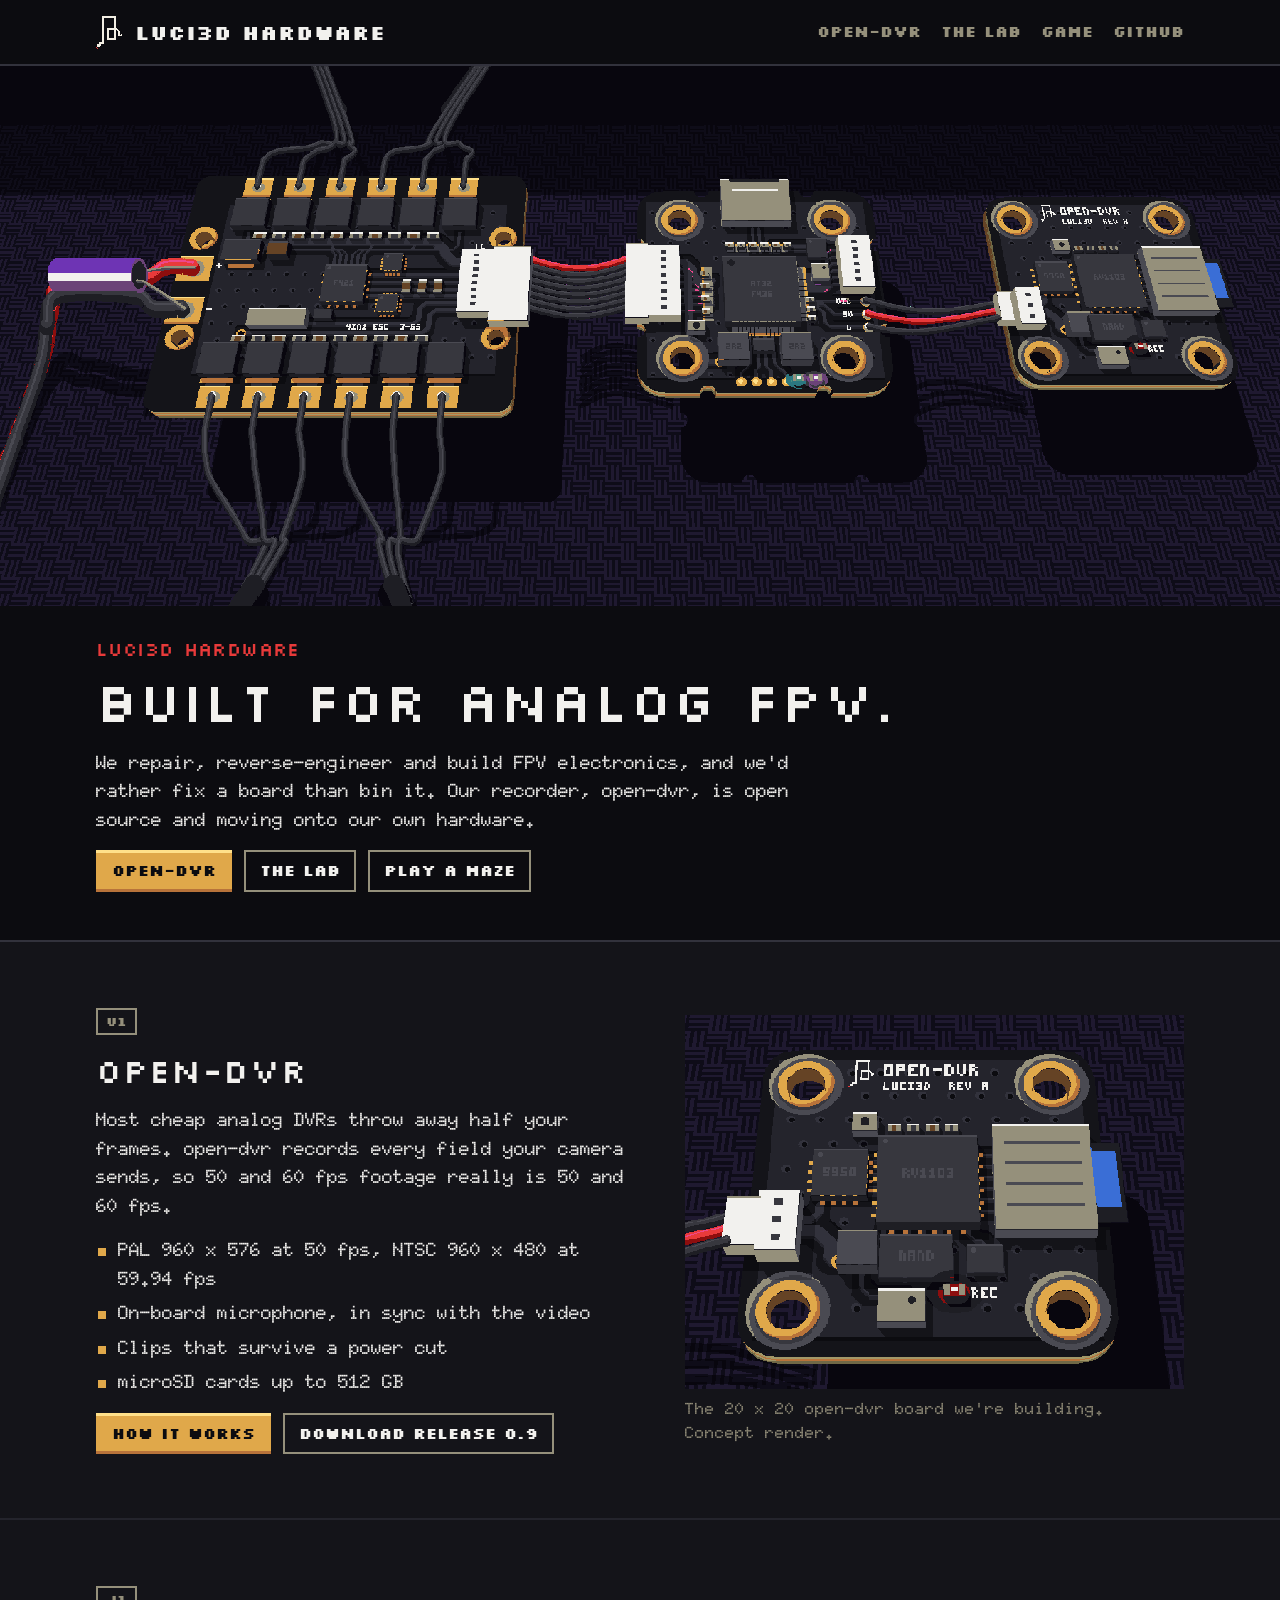
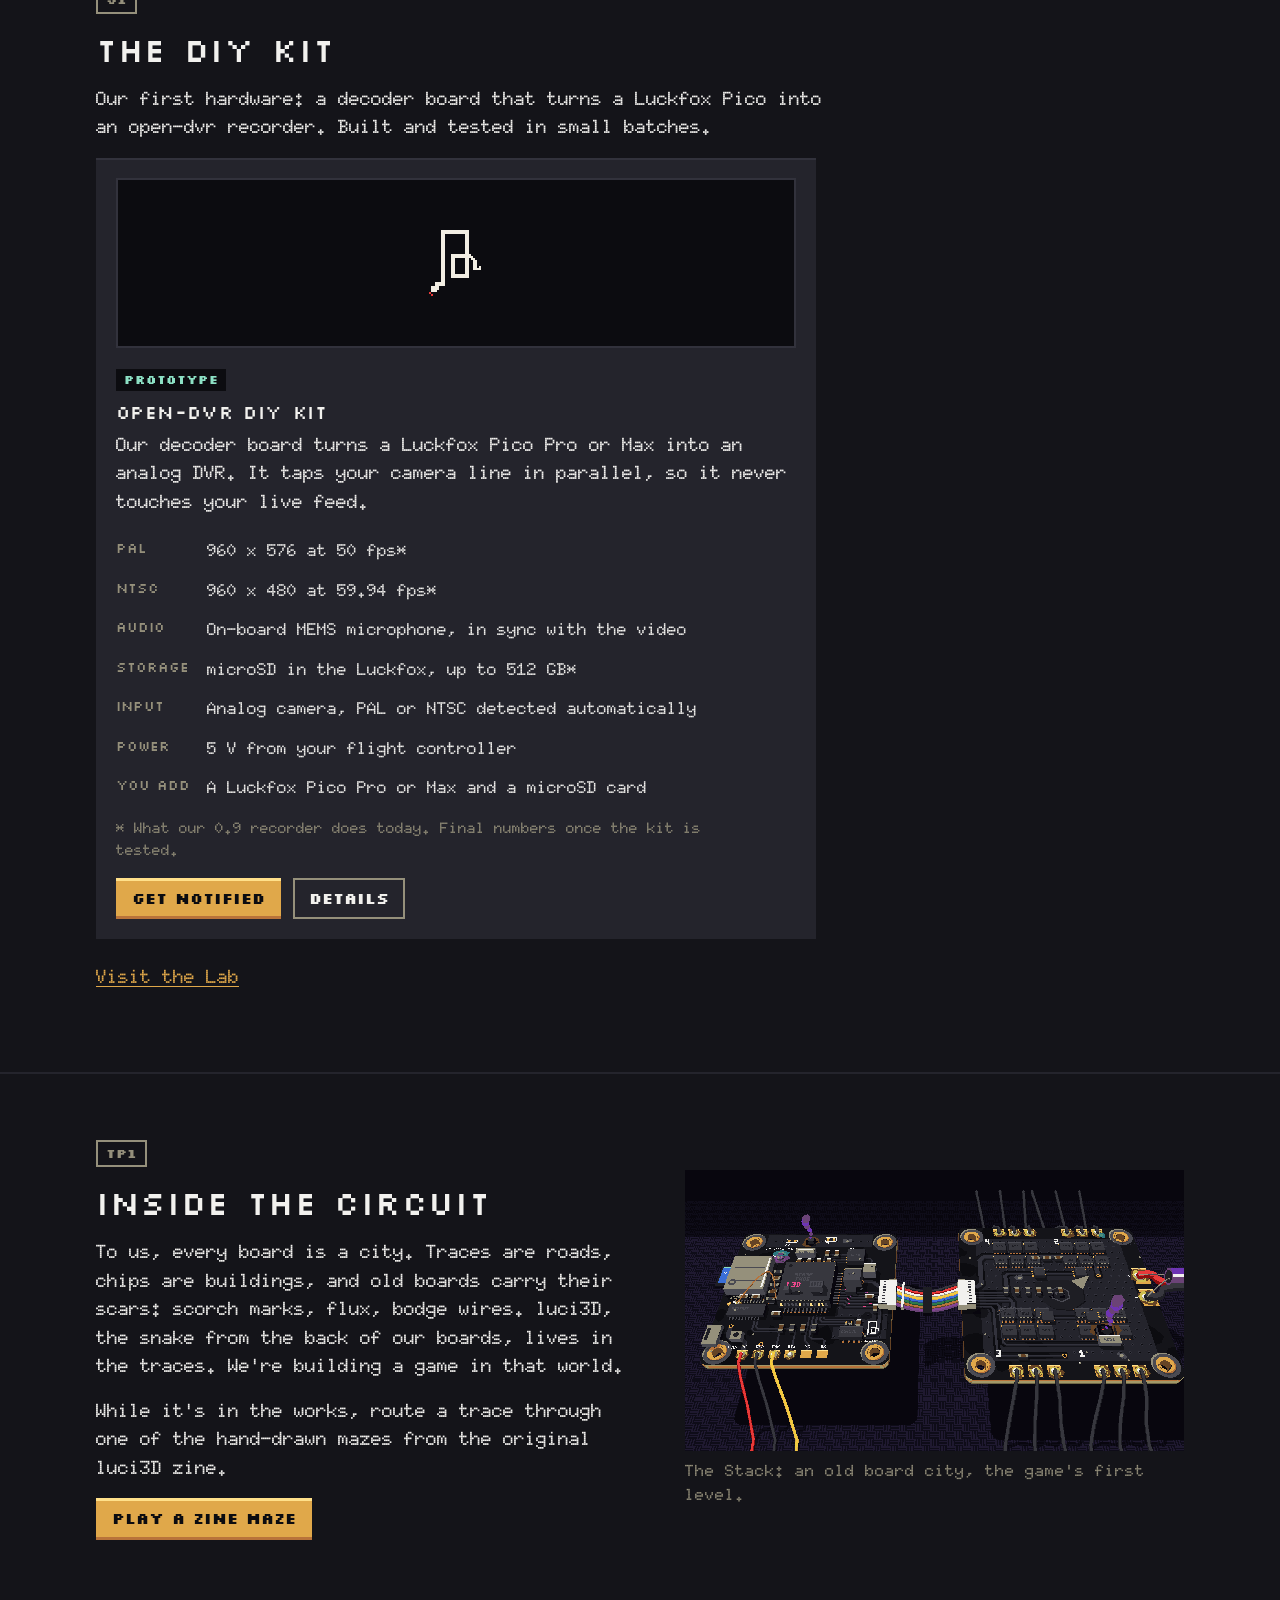
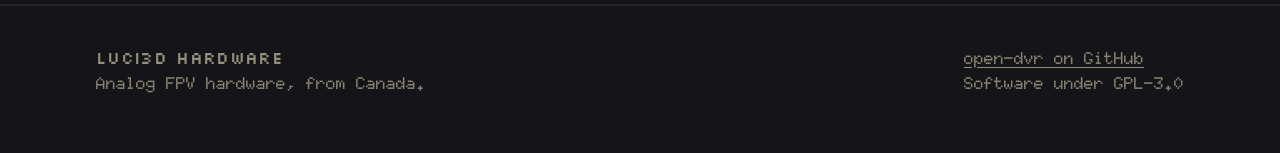
==== commit 34919749: "Site body text: Doto (dot matrix, weight 900) Replaces Pixelify Sans for body text and code; heading" ====
--- a/site/index.html
+++ b/site/index.html
@@ -11,7 +11,7 @@
 <link rel="icon" type="image/png" href="img/favicon.png">
 <link rel="preconnect" href="https://fonts.googleapis.com">
 <link rel="preconnect" href="https://fonts.gstatic.com" crossorigin>
-<link href="https://fonts.googleapis.com/css2?family=Pixelify+Sans:wght@400;600&family=Silkscreen&display=swap" rel="stylesheet">
+<link href="https://fonts.googleapis.com/css2?family=Doto:wght@900&family=Silkscreen&display=swap" rel="stylesheet">
 <link rel="stylesheet" href="css/style.css">
 </head>
 <body>
--- a/site/css/style.css
+++ b/site/css/style.css
@@ -22,8 +22,8 @@
   --violet: #6e34b4;
 
   --font-silk: "Silkscreen", ui-monospace, monospace;
-  --font-body: "Pixelify Sans", system-ui, sans-serif;
-  --font-mono: "Pixelify Sans", ui-monospace, monospace;   /* one pixel face for text and code */
+  --font-body: "Doto", ui-monospace, monospace;
+  --font-mono: "Doto", ui-monospace, monospace;   /* one dot-matrix face for text and code */
 
   --wrap: 1120px;
   --gutter: 16px;
@@ -36,7 +36,8 @@
   background: var(--mask);
   color: var(--silk);
   font: 19px/1.5 var(--font-body);
-  font-variant-ligatures: none;        /* Pixelify's fi/fl ligatures read as a capital A */
+  font-weight: 900;                    /* Doto's dots get too thin to read at lighter weights */
+  font-variant-ligatures: none;
   font-feature-settings: "liga" 0, "clig" 0;
   -webkit-font-smoothing: antialiased;
 }
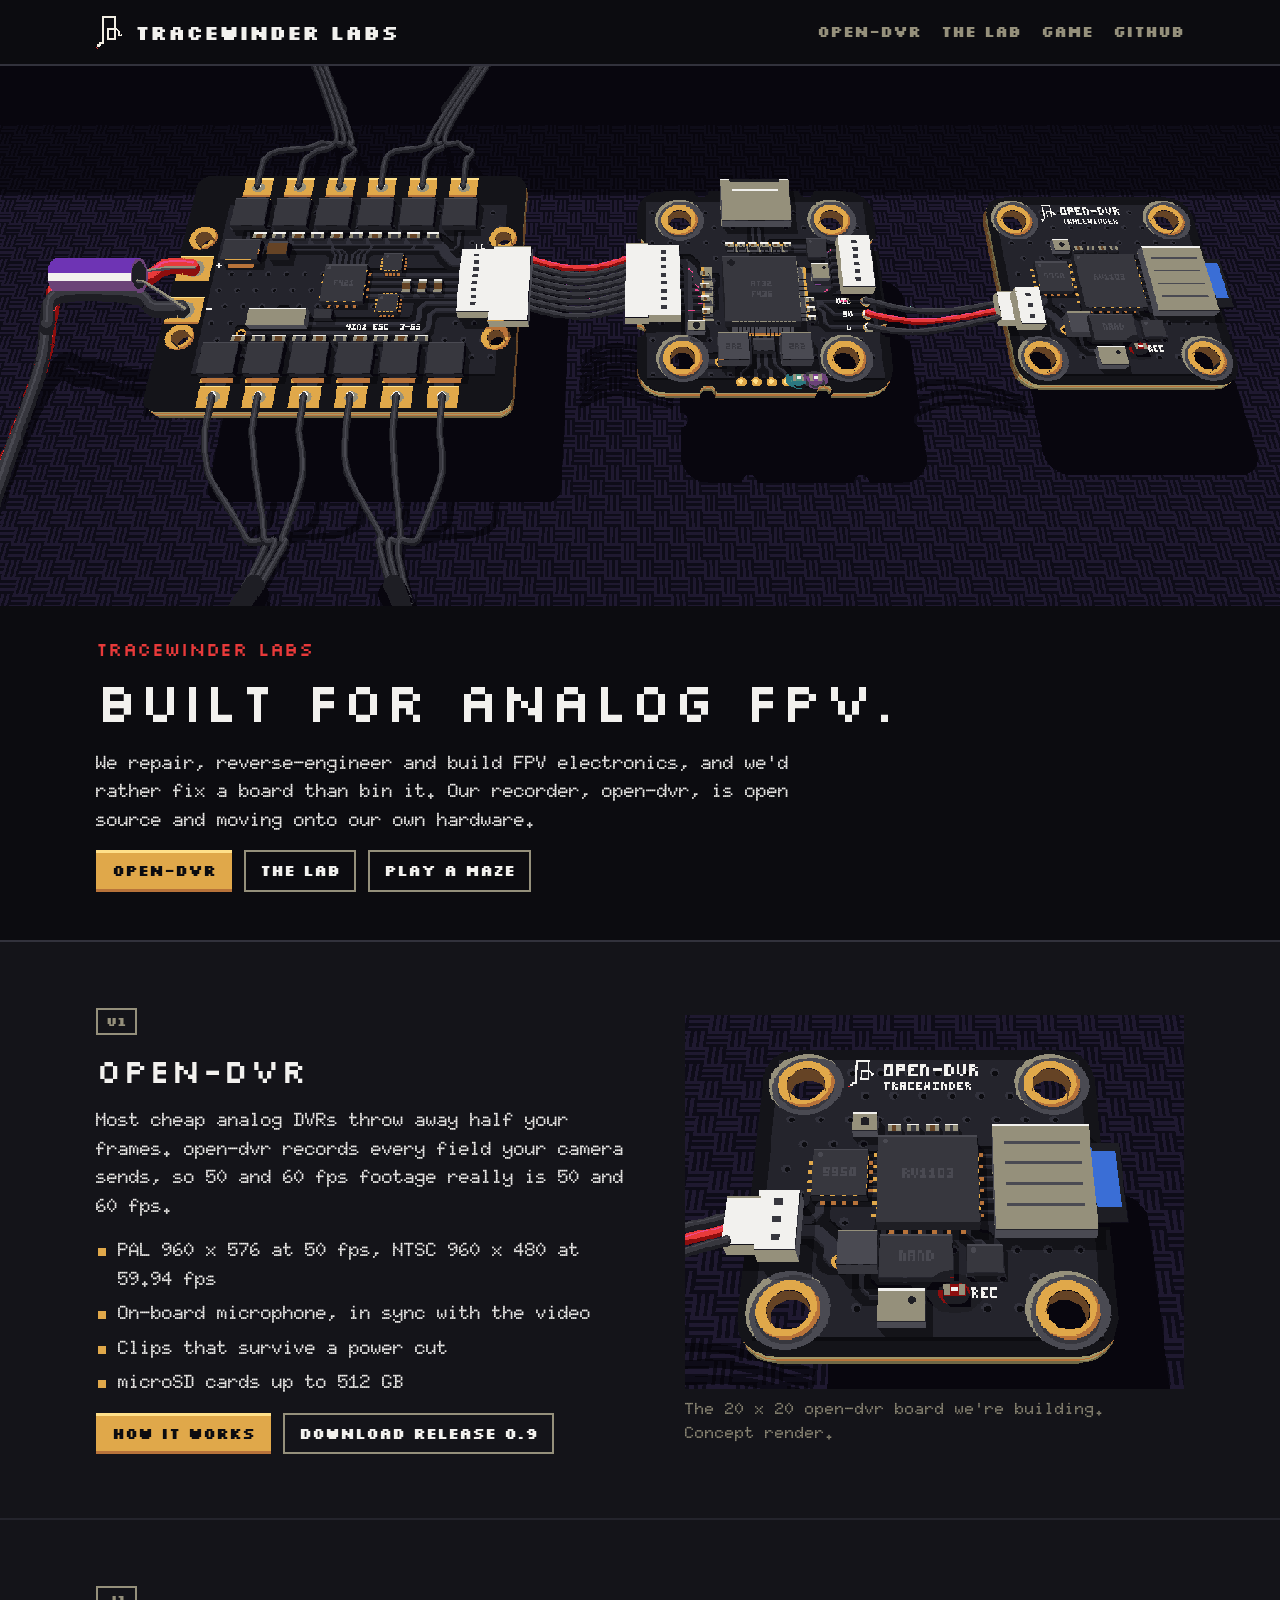
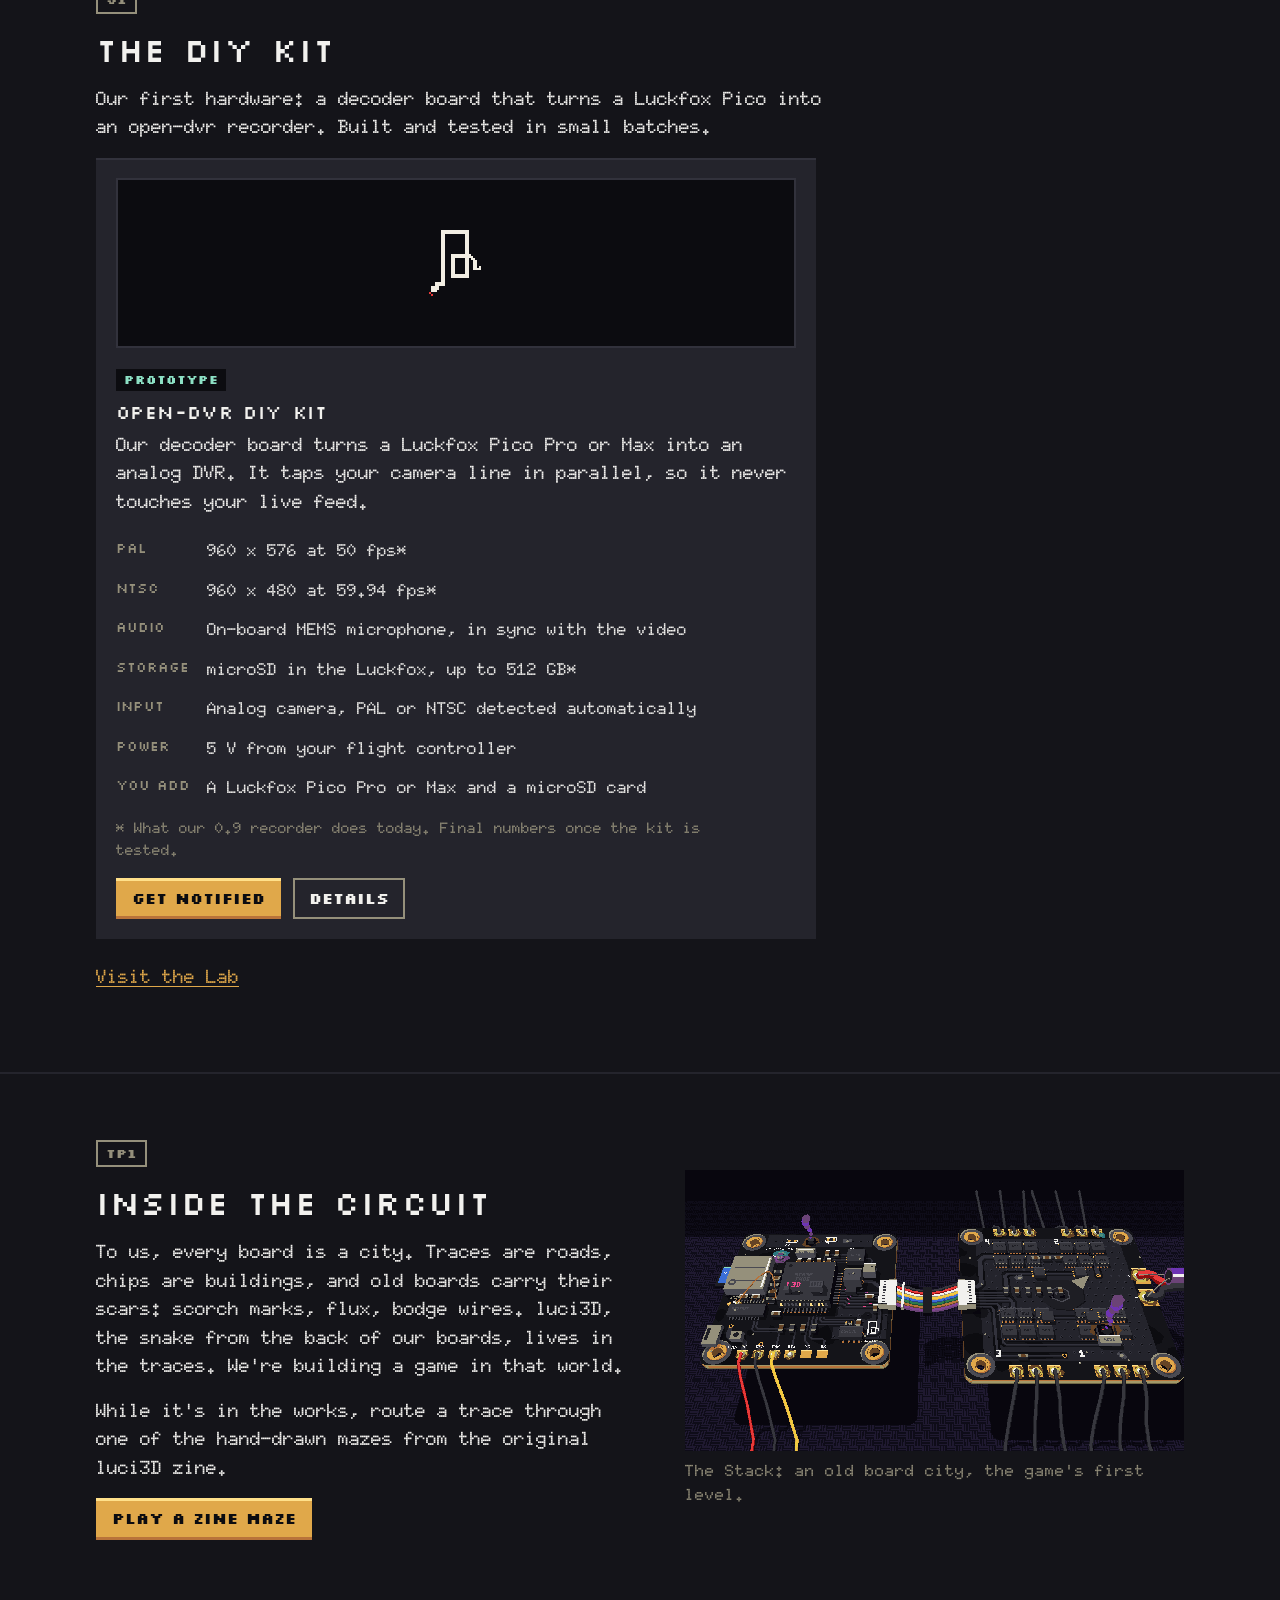
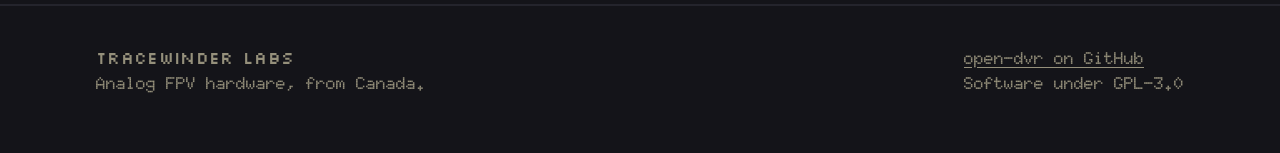
==== commit 3b3bb30f: "Rename to Tracewinder Labs; two ouroboros logo proposals - Site header, footer, titles, READMEs and " ====
--- a/site/index.html
+++ b/site/index.html
@@ -3,21 +3,21 @@
 <head>
 <meta charset="utf-8">
 <meta name="viewport" content="width=device-width, initial-scale=1">
-<title>luci3D hardware: built for analog FPV</title>
+<title>Tracewinder Labs: built for analog FPV</title>
 <meta name="description" content="We repair, reverse-engineer and build FPV electronics. Home of open-dvr, the analog DVR that records every field.">
-<meta property="og:title" content="luci3D hardware: built for analog FPV">
+<meta property="og:title" content="Tracewinder Labs: built for analog FPV">
 <meta property="og:description" content="We repair, reverse-engineer and build FPV electronics. Home of open-dvr, the analog DVR that records every field.">
 <meta property="og:image" content="img/clean.png">
 <link rel="icon" type="image/png" href="img/favicon.png">
 <link rel="preconnect" href="https://fonts.googleapis.com">
 <link rel="preconnect" href="https://fonts.gstatic.com" crossorigin>
 <link href="https://fonts.googleapis.com/css2?family=Doto:wght@900&family=Silkscreen&display=swap" rel="stylesheet">
-<link rel="stylesheet" href="css/style.css">
+<link rel="stylesheet" href="css/style.css?v=dev">
 </head>
 <body>
-<!-- The company name appears in this header, the footer and each <title>: search for "luci3D hardware" to rename. -->
+<!-- The company name appears in this header, the footer and each <title>: search for "Tracewinder Labs" to rename. -->
 <header class="site-header"><div class="wrap">
-  <a class="brand" href="index.html"><img class="pixel" src="img/logo-1x.png" alt="" width="27" height="33"><span>luci3D hardware</span></a>
+  <a class="brand" href="index.html"><img class="pixel" src="img/logo-1x.png" alt="" width="27" height="33"><span>Tracewinder Labs</span></a>
   <nav class="nav">
     <a href="dvr.html">open-dvr</a>
     <a href="shop.html">The Lab</a>
@@ -29,7 +29,7 @@
 <div class="hero">
   <img class="pixel" src="img/clean.png" width="1800" height="760" alt="A 4-in-1 ESC, a flight controller and the open-dvr recorder board drawn as a pixel-art city, joined by their cables like bridges.">
   <div class="over"><div class="wrap">
-    <div class="silk kicker">luci3D hardware</div>
+    <div class="silk kicker">Tracewinder Labs</div>
     <h1>Built for analog FPV.</h1>
     <p>We repair, reverse-engineer and build FPV electronics, and we'd rather fix a board than bin it. Our recorder, open-dvr, is open source and moving onto our own hardware.</p>
     <div class="btns"><a class="btn" href="dvr.html">open-dvr</a><a class="btn ghost" href="shop.html">The Lab</a><a class="btn ghost" href="game.html">Play a maze</a></div>
@@ -78,11 +78,11 @@
 </div></section>
 </main>
 <footer class="site-footer"><div class="wrap">
-  <div><span class="silk">luci3D hardware</span><br>Analog FPV hardware, from Canada.</div>
+  <div><span class="silk">Tracewinder Labs</span><br>Analog FPV hardware, from Canada.</div>
   <div><a href="https://github.com/luci3D/open-dvr">open-dvr on GitHub</a><br>Software under GPL-3.0</div>
   <!-- TODO: add the YouTube channel link here once it's set -->
 </div></footer>
-<script src="js/products.js"></script>
-<script src="js/shop.js"></script>
+<script src="js/products.js?v=dev"></script>
+<script src="js/shop.js?v=dev"></script>
 </body>
 </html>
--- a/site/css/style.css
+++ b/site/css/style.css
@@ -1,4 +1,4 @@
-/* luci3D hardware: one stylesheet, colours straight from brand/palette/luci3d.gpl.
+/* Tracewinder Labs: one stylesheet, colours straight from brand/palette/luci3d.gpl.
    The page is a black board: white silkscreen text, gold pads for buttons,
    copper-trace lines between sections. */
 
@@ -161,3 +161,14 @@
 /* the lab header */
 .lab-hero { background: var(--mask-deep); border-bottom: 2px solid var(--trace-hi); }
 .lab-hero img { display: block; width: 100%; height: auto; }
+
+/* newsletter sign-up */
+.notify { display: flex; gap: 12px; flex-wrap: wrap; max-width: 640px; margin: 8px 0 12px; }
+.notify input {
+  flex: 1 1 260px; font: inherit; color: var(--silk); background: var(--mask-deep);
+  border: 0; box-shadow: inset 0 0 0 2px var(--trace-hi); padding: 10px 12px;
+}
+.notify input:focus { outline: none; box-shadow: inset 0 0 0 2px var(--gold); }
+.notify input:disabled { opacity: 0.6; }
+.note { font-size: 15px; color: var(--silk-shade); }
+.sr { position: absolute; width: 1px; height: 1px; overflow: hidden; clip: rect(0 0 0 0); white-space: nowrap; }
